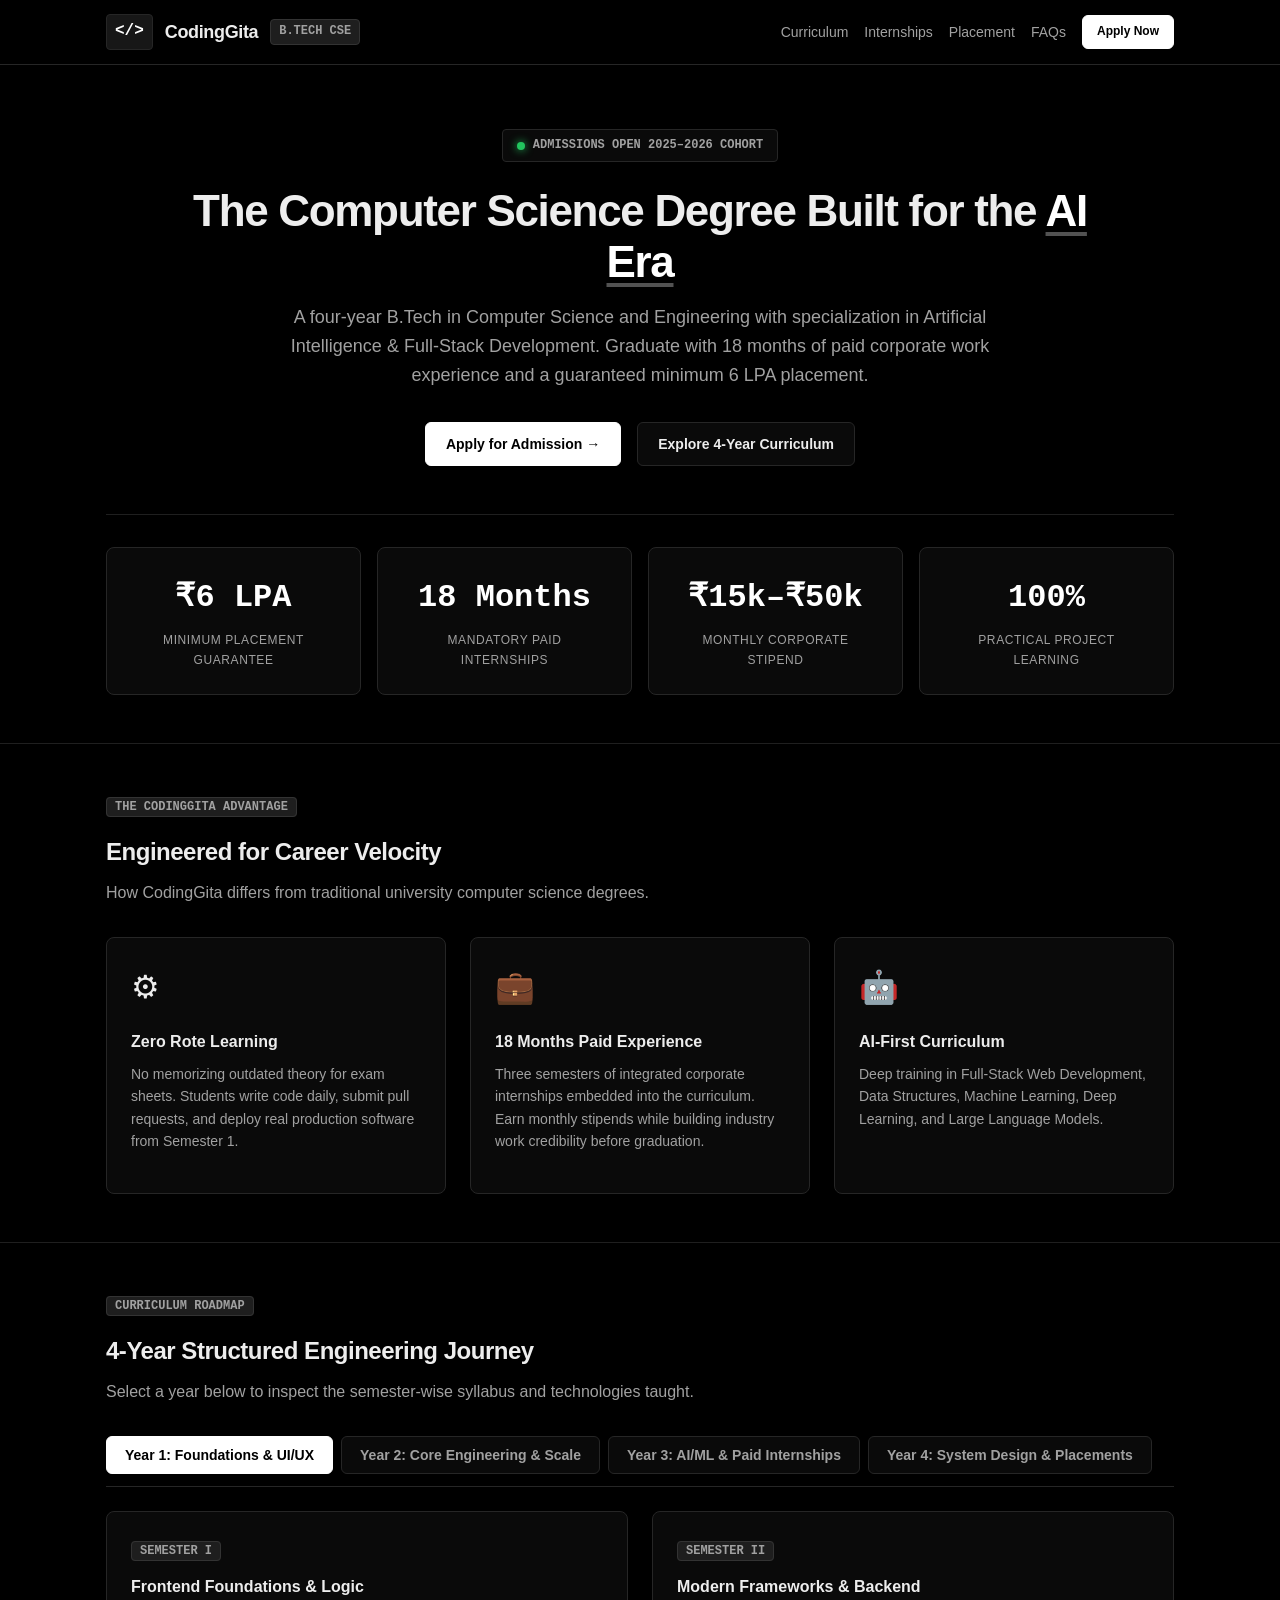
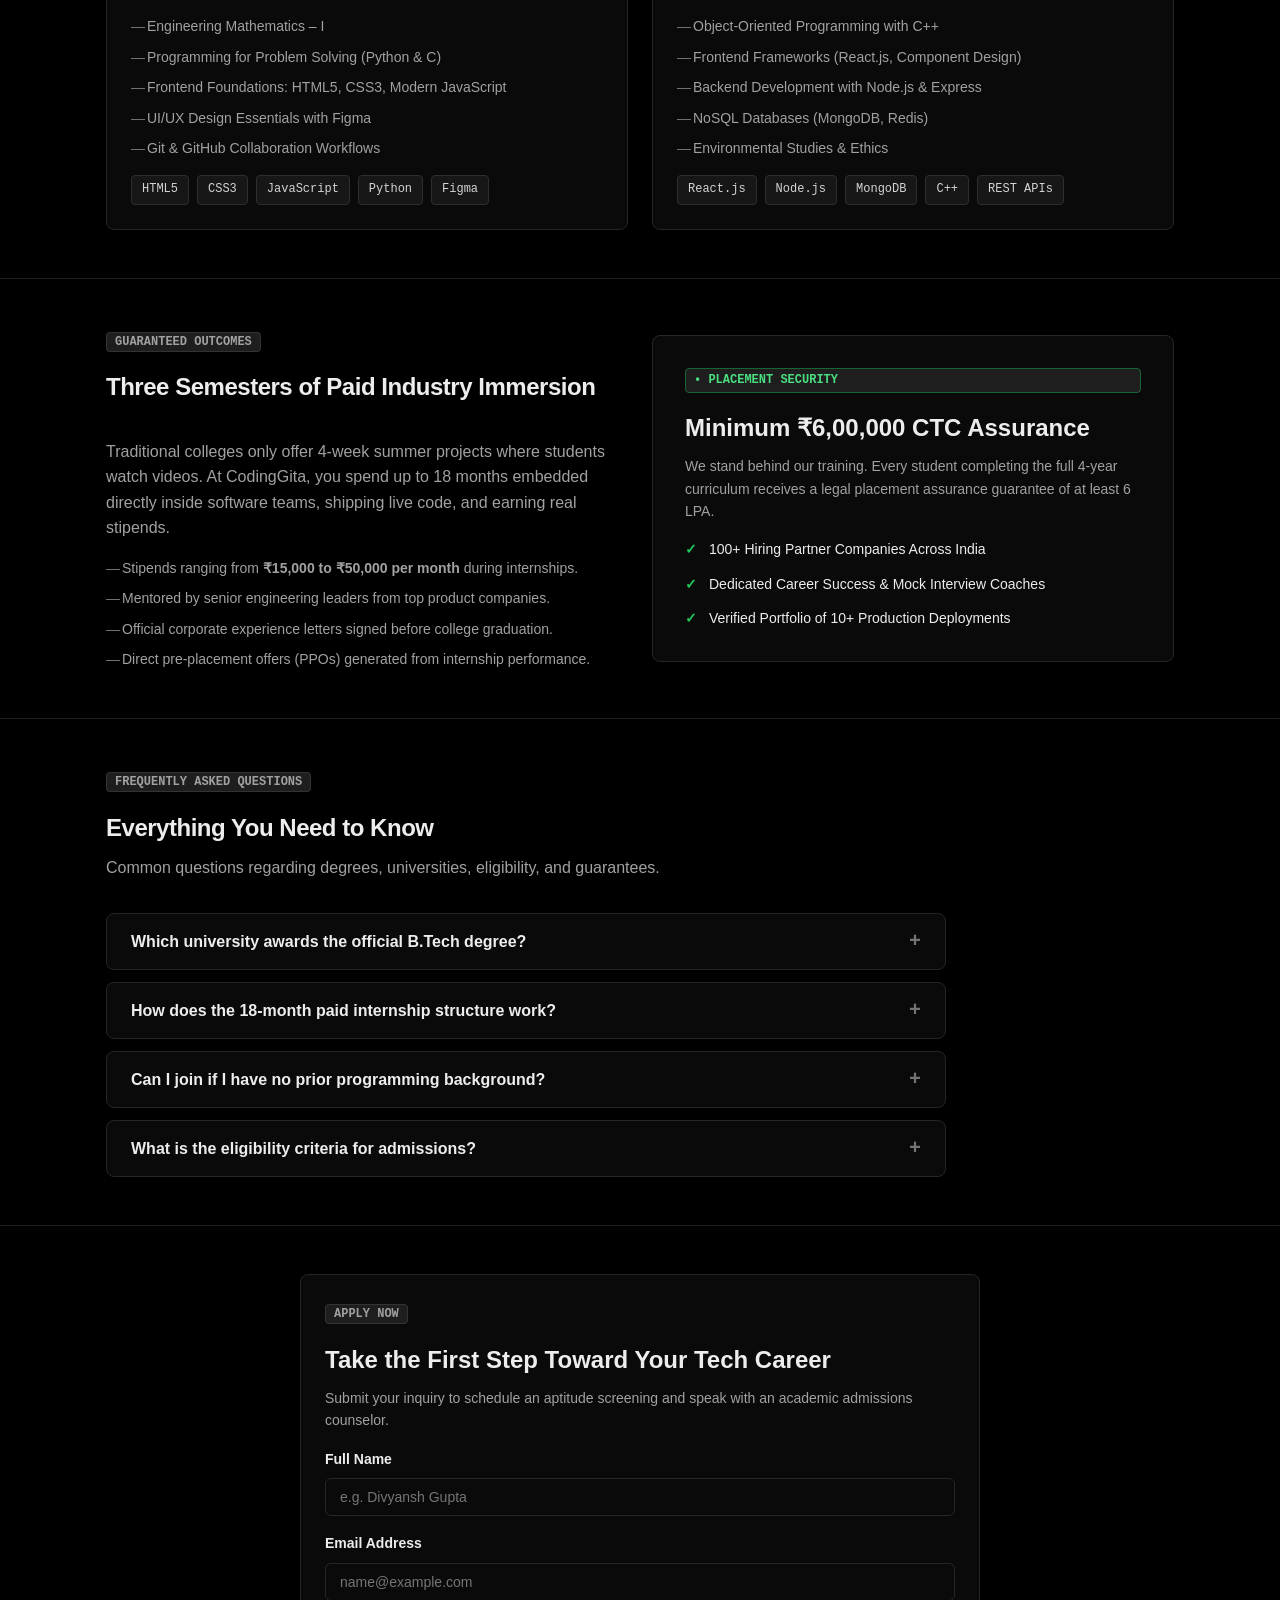
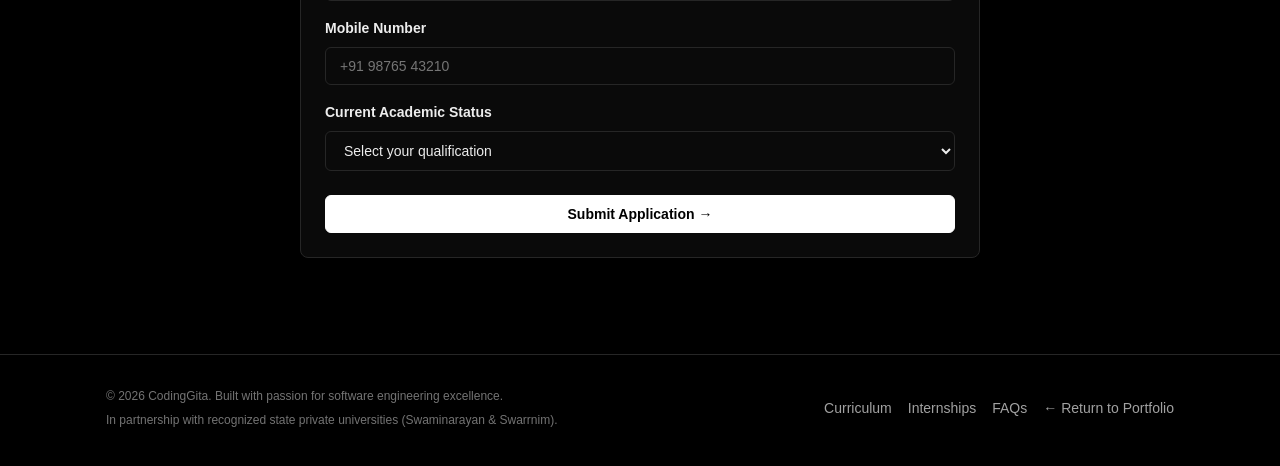
==== CodingGitaWebsite/index.html @ b581ec80 "feat(codinggita): implement CodingGita website clone (#7)" ====
<!DOCTYPE html>
<html lang="en">
<head>
  <meta charset="UTF-8">
  <meta name="viewport" content="width=device-width, initial-scale=1.0">
  <meta name="description" content="CodingGita - The Computer Science Degree for the AI Era. B.Tech in CSE with 18 Months Paid Internships and Guaranteed Minimum 6 LPA Placement.">
  <title>CodingGita | The Computer Science Degree for the AI Era</title>
  <link rel="stylesheet" href="../css/variables.css">
  <link rel="stylesheet" href="../css/styles.css">
  <link rel="stylesheet" href="styles.css">
</head>
<body>
  <!-- Header / Navigation -->
  <header class="site-header">
    <div class="container header-container">
      <a href="index.html" class="brand" aria-label="CodingGita Home">
        <span class="cg-logo-icon">&lt;/&gt;</span>
        <span class="brand-title">CodingGita</span>
        <span class="brand-badge">B.TECH CSE</span>
      </a>
      <nav class="nav cg-nav" aria-label="Main Navigation">
        <a href="#curriculum" class="nav-link">Curriculum</a>
        <a href="#internships" class="nav-link">Internships</a>
        <a href="#outcomes" class="nav-link">Placement</a>
        <a href="#faqs" class="nav-link">FAQs</a>
        <a href="#apply" class="btn btn-primary btn-sm open-modal-btn">Apply Now</a>
      </nav>
    </div>
  </header>

  <main class="main-content">
    <!-- Hero Section -->
    <section class="section cg-hero">
      <div class="container">
        <div class="cg-hero-badge">
          <span class="cg-pulse"></span> ADMISSIONS OPEN 2025&ndash;2026 COHORT
        </div>
        <h1 class="hero-title cg-hero-heading">
          The Computer Science Degree Built for the <span class="cg-text-gradient">AI Era</span>
        </h1>
        <p class="hero-description cg-hero-sub">
          A four-year B.Tech in Computer Science and Engineering with specialization in Artificial Intelligence & Full-Stack Development.
          Graduate with 18 months of paid corporate work experience and a guaranteed minimum 6 LPA placement.
        </p>

        <div class="hero-actions">
          <button class="btn btn-primary open-modal-btn">Apply for Admission &rarr;</button>
          <a href="#curriculum" class="btn btn-secondary">Explore 4-Year Curriculum</a>
        </div>

        <!-- Key Outcomes Strip -->
        <div class="cg-stats-strip">
          <div class="cg-stat-card">
            <div class="cg-stat-num">&#8377;6 LPA</div>
            <div class="cg-stat-label">Minimum Placement Guarantee</div>
          </div>
          <div class="cg-stat-card">
            <div class="cg-stat-num">18 Months</div>
            <div class="cg-stat-label">Mandatory Paid Internships</div>
          </div>
          <div class="cg-stat-card">
            <div class="cg-stat-num">&#8377;15k&ndash;&#8377;50k</div>
            <div class="cg-stat-label">Monthly Corporate Stipend</div>
          </div>
          <div class="cg-stat-card">
            <div class="cg-stat-num">100%</div>
            <div class="cg-stat-label">Practical Project Learning</div>
          </div>
        </div>
      </div>
    </section>

    <!-- Why CodingGita Section -->
    <section id="why" class="section section-border">
      <div class="container">
        <span class="brand-badge">THE CODINGGITA ADVANTAGE</span>
        <h2 class="section-title" style="margin-top: var(--space-4);">Engineered for Career Velocity</h2>
        <p class="section-subtitle">How CodingGita differs from traditional university computer science degrees.</p>

        <div class="grid grid-3">
          <div class="card cg-feature-card">
            <div class="cg-feature-icon">&#x2699;</div>
            <h3 class="card-title">Zero Rote Learning</h3>
            <p class="card-text">
              No memorizing outdated theory for exam sheets.
              Students write code daily, submit pull requests, and deploy real production software from Semester 1.
            </p>
          </div>

          <div class="card cg-feature-card">
            <div class="cg-feature-icon">&#x1F4BC;</div>
            <h3 class="card-title">18 Months Paid Experience</h3>
            <p class="card-text">
              Three semesters of integrated corporate internships embedded into the curriculum.
              Earn monthly stipends while building industry work credibility before graduation.
            </p>
          </div>

          <div class="card cg-feature-card">
            <div class="cg-feature-icon">&#x1F916;</div>
            <h3 class="card-title">AI-First Curriculum</h3>
            <p class="card-text">
              Deep training in Full-Stack Web Development, Data Structures, Machine Learning, Deep Learning, and Large Language Models.
            </p>
          </div>
        </div>
      </div>
    </section>

    <!-- Interactive 4-Year Curriculum Roadmap -->
    <section id="curriculum" class="section section-border">
      <div class="container">
        <span class="brand-badge">CURRICULUM ROADMAP</span>
        <h2 class="section-title" style="margin-top: var(--space-4);">4-Year Structured Engineering Journey</h2>
        <p class="section-subtitle">Select a year below to inspect the semester-wise syllabus and technologies taught.</p>

        <!-- Year Tabs -->
        <div class="cg-tabs-nav" role="tablist" aria-label="Curriculum Years">
          <button class="cg-tab-btn active" role="tab" aria-selected="true" data-target="year-1">Year 1: Foundations & UI/UX</button>
          <button class="cg-tab-btn" role="tab" aria-selected="false" data-target="year-2">Year 2: Core Engineering & Scale</button>
          <button class="cg-tab-btn" role="tab" aria-selected="false" data-target="year-3">Year 3: AI/ML & Paid Internships</button>
          <button class="cg-tab-btn" role="tab" aria-selected="false" data-target="year-4">Year 4: System Design & Placements</button>
        </div>

        <!-- Tab Content Containers -->
        <div class="cg-tabs-content">
          <!-- Year 1 Pane -->
          <div id="year-1" class="cg-tab-pane active" role="tabpanel">
            <div class="grid grid-2">
              <div class="card">
                <span class="brand-badge">SEMESTER I</span>
                <h3 class="card-title" style="margin-top: var(--space-3);">Frontend Foundations & Logic</h3>
                <ul class="cg-course-list">
                  <li>Engineering Mathematics &ndash; I</li>
                  <li>Programming for Problem Solving (Python & C)</li>
                  <li>Frontend Foundations: HTML5, CSS3, Modern JavaScript</li>
                  <li>UI/UX Design Essentials with Figma</li>
                  <li>Git & GitHub Collaboration Workflows</li>
                </ul>
                <div class="tag-group" style="margin-top: var(--space-4);">
                  <span class="tag">HTML5</span>
                  <span class="tag">CSS3</span>
                  <span class="tag">JavaScript</span>
                  <span class="tag">Python</span>
                  <span class="tag">Figma</span>
                </div>
              </div>

              <div class="card">
                <span class="brand-badge">SEMESTER II</span>
                <h3 class="card-title" style="margin-top: var(--space-3);">Modern Frameworks & Backend</h3>
                <ul class="cg-course-list">
                  <li>Object-Oriented Programming with C++</li>
                  <li>Frontend Frameworks (React.js, Component Design)</li>
                  <li>Backend Development with Node.js & Express</li>
                  <li>NoSQL Databases (MongoDB, Redis)</li>
                  <li>Environmental Studies & Ethics</li>
                </ul>
                <div class="tag-group" style="margin-top: var(--space-4);">
                  <span class="tag">React.js</span>
                  <span class="tag">Node.js</span>
                  <span class="tag">MongoDB</span>
                  <span class="tag">C++</span>
                  <span class="tag">REST APIs</span>
                </div>
              </div>
            </div>
          </div>

          <!-- Year 2 Pane -->
          <div id="year-2" class="cg-tab-pane" role="tabpanel" hidden>
            <div class="grid grid-2">
              <div class="card">
                <span class="brand-badge">SEMESTER III</span>
                <h3 class="card-title" style="margin-top: var(--space-3);">Data Structures & Persistence</h3>
                <ul class="cg-course-list">
                  <li>Data and File Structures using C/C++</li>
                  <li>Relational Database Management Systems (DBMS / SQL)</li>
                  <li>Advanced Full Stack Web Architectures</li>
                  <li>Basic Electronics & Hardware Interfaces</li>
                  <li>Aptitude, Analytical Thinking & Academic Writing</li>
                </ul>
                <div class="tag-group" style="margin-top: var(--space-4);">
                  <span class="tag">DSA in C++</span>
                  <span class="tag">PostgreSQL</span>
                  <span class="tag">Full Stack</span>
                  <span class="tag">Algorithms</span>
                </div>
              </div>

              <div class="card">
                <span class="brand-badge">SEMESTER IV</span>
                <h3 class="card-title" style="margin-top: var(--space-3);">Systems, Cloud & DevOps</h3>
                <ul class="cg-course-list">
                  <li>Design and Analysis of Algorithms (DAA)</li>
                  <li>Computer Organization & Architecture (COA)</li>
                  <li>DevOps Essentials (Docker, CI/CD, Linux Tooling)</li>
                  <li>Cloud Computing Basics (AWS / GCP Fundamentals)</li>
                  <li>Java and Advanced Java Enterprise Development</li>
                </ul>
                <div class="tag-group" style="margin-top: var(--space-4);">
                  <span class="tag">Docker</span>
                  <span class="tag">CI/CD</span>
                  <span class="tag">Java</span>
                  <span class="tag">Cloud Infrastructure</span>
                </div>
              </div>
            </div>
          </div>

          <!-- Year 3 Pane -->
          <div id="year-3" class="cg-tab-pane" role="tabpanel" hidden>
            <div class="grid grid-2">
              <div class="card">
                <span class="brand-badge">SEMESTER V</span>
                <h3 class="card-title" style="margin-top: var(--space-3);">Internship Integration I & AI Basics</h3>
                <ul class="cg-course-list">
                  <li><strong>Mandatory Corporate Paid Internship &ndash; I</strong></li>
                  <li>Artificial Intelligence Essentials & Heuristics</li>
                  <li>Python + Django Web Architecture</li>
                  <li>Operating Systems: Concurrency & Memory Management</li>
                  <li>Computer Networks & Protocol Stacks</li>
                </ul>
                <div class="tag-group" style="margin-top: var(--space-4);">
                  <span class="tag">Corporate Internship</span>
                  <span class="tag">AI Essentials</span>
                  <span class="tag">Django</span>
                  <span class="tag">OS / Networking</span>
                </div>
              </div>

              <div class="card">
                <span class="brand-badge">SEMESTER VI</span>
                <h3 class="card-title" style="margin-top: var(--space-3);">Internship Integration II & Deep Learning</h3>
                <ul class="cg-course-list">
                  <li><strong>Mandatory Corporate Paid Internship &ndash; II</strong></li>
                  <li>Machine Learning Algorithms & Scikit-Learn</li>
                  <li>Deep Learning, Neural Networks & PyTorch</li>
                  <li>Object-Oriented Analysis & Design with UML</li>
                  <li>Professional Workplace Ethics</li>
                </ul>
                <div class="tag-group" style="margin-top: var(--space-4);">
                  <span class="tag">Paid Internship</span>
                  <span class="tag">Machine Learning</span>
                  <span class="tag">PyTorch</span>
                  <span class="tag">Deep Learning</span>
                </div>
              </div>
            </div>
          </div>

          <!-- Year 4 Pane -->
          <div id="year-4" class="cg-tab-pane" role="tabpanel" hidden>
            <div class="grid grid-2">
              <div class="card">
                <span class="brand-badge">SEMESTER VII</span>
                <h3 class="card-title" style="margin-top: var(--space-3);">Advanced Specialization & Internship III</h3>
                <ul class="cg-course-list">
                  <li><strong>Corporate Paid Internship &ndash; III</strong></li>
                  <li>Natural Language Processing (NLP) & Transformer Models</li>
                  <li>Compiler Design & Language Engineering</li>
                  <li>Electives: Generative AI, Computer Vision, Agent Systems</li>
                  <li>Personal Finance & Taxation for Engineers</li>
                </ul>
                <div class="tag-group" style="margin-top: var(--space-4);">
                  <span class="tag">Internship III</span>
                  <span class="tag">Generative AI</span>
                  <span class="tag">NLP</span>
                  <span class="tag">LLMs</span>
                </div>
              </div>

              <div class="card">
                <span class="brand-badge">SEMESTER VIII</span>
                <h3 class="card-title" style="margin-top: var(--space-3);">System Design & Final Placement</h3>
                <ul class="cg-course-list">
                  <li>Software Architecture: High-Level Design (HLD)</li>
                  <li>Software Architecture: Low-Level Design (LLD)</li>
                  <li>Major Capstone Production Project</li>
                  <li>Full-Time Placement Conversion (Minimum 6 LPA)</li>
                </ul>
                <div class="tag-group" style="margin-top: var(--space-4);">
                  <span class="tag">HLD & LLD</span>
                  <span class="tag">System Design</span>
                  <span class="tag">Placement</span>
                </div>
              </div>
            </div>
          </div>
        </div>
      </div>
    </section>

    <!-- Placement & Internship Guarantee Details -->
    <section id="internships" class="section section-border">
      <div class="container">
        <div class="grid grid-2" style="align-items: center;">
          <div>
            <span class="brand-badge">GUARANTEED OUTCOMES</span>
            <h2 class="section-title" style="margin-top: var(--space-4);">Three Semesters of Paid Industry Immersion</h2>
            <p class="card-text" style="font-size: var(--font-size-base); margin-bottom: var(--space-4);">
              Traditional colleges only offer 4-week summer projects where students watch videos.
              At CodingGita, you spend up to 18 months embedded directly inside software teams, shipping live code, and earning real stipends.
            </p>
            <ul class="cg-course-list">
              <li>Stipends ranging from <strong>&#8377;15,000 to &#8377;50,000 per month</strong> during internships.</li>
              <li>Mentored by senior engineering leaders from top product companies.</li>
              <li>Official corporate experience letters signed before college graduation.</li>
              <li>Direct pre-placement offers (PPOs) generated from internship performance.</li>
            </ul>
          </div>
          <div class="card" style="padding: var(--space-8);">
            <div class="brand-badge" style="color: #4ade80; border-color: #166534;">&bull; PLACEMENT SECURITY</div>
            <h3 class="card-title" style="font-size: var(--font-size-xl); margin-top: var(--space-4);">
              Minimum &#8377;6,00,000 CTC Assurance
            </h3>
            <p class="card-text">
              We stand behind our training. Every student completing the full 4-year curriculum receives a legal placement assurance guarantee of at least 6 LPA.
            </p>
            <div class="cg-guarantee-box">
              <span class="cg-check-icon">&check;</span> 100+ Hiring Partner Companies Across India
            </div>
            <div class="cg-guarantee-box">
              <span class="cg-check-icon">&check;</span> Dedicated Career Success & Mock Interview Coaches
            </div>
            <div class="cg-guarantee-box">
              <span class="cg-check-icon">&check;</span> Verified Portfolio of 10+ Production Deployments
            </div>
          </div>
        </div>
      </div>
    </section>

    <!-- Interactive FAQ Accordion -->
    <section id="faqs" class="section section-border">
      <div class="container">
        <span class="brand-badge">FREQUENTLY ASKED QUESTIONS</span>
        <h2 class="section-title" style="margin-top: var(--space-4);">Everything You Need to Know</h2>
        <p class="section-subtitle">Common questions regarding degrees, universities, eligibility, and guarantees.</p>

        <div class="cg-faq-container">
          <!-- FAQ 1 -->
          <div class="cg-faq-item">
            <button class="cg-faq-question" aria-expanded="false">
              <span>Which university awards the official B.Tech degree?</span>
              <span class="cg-faq-icon">+</span>
            </button>
            <div class="cg-faq-answer" hidden>
              <p>
                The B.Tech degree is awarded by recognized university partners (such as Swaminarayan University and Swarrnim Startup & Innovation University), recognized by the University Grants Commission (UGC) and approved by AICTE. CodingGita delivers the industry curriculum, project mentors, and internship programs.
              </p>
            </div>
          </div>

          <!-- FAQ 2 -->
          <div class="cg-faq-item">
            <button class="cg-faq-question" aria-expanded="false">
              <span>How does the 18-month paid internship structure work?</span>
              <span class="cg-faq-icon">+</span>
            </button>
            <div class="cg-faq-answer" hidden>
              <p>
                Starting from Year 3 (Semester 5), students are placed in verified tech startups and IT companies. You work on actual software engineering projects for up to 3 semesters and earn stipends between &#8377;15,000 to &#8377;50,000 monthly.
              </p>
            </div>
          </div>

          <!-- FAQ 3 -->
          <div class="cg-faq-item">
            <button class="cg-faq-question" aria-expanded="false">
              <span>Can I join if I have no prior programming background?</span>
              <span class="cg-faq-icon">+</span>
            </button>
            <div class="cg-faq-answer" hidden>
              <p>
                Yes. Year 1 begins from the absolute fundamentals of computational thinking, problem-solving, HTML, CSS, JavaScript, and C++. What matters most is logical curiosity, consistency, and a passion for technology.
              </p>
            </div>
          </div>

          <!-- FAQ 4 -->
          <div class="cg-faq-item">
            <button class="cg-faq-question" aria-expanded="false">
              <span>What is the eligibility criteria for admissions?</span>
              <span class="cg-faq-icon">+</span>
            </button>
            <div class="cg-faq-answer" hidden>
              <p>
                Candidates must have passed 12th standard (Science stream with Physics and Mathematics) or an equivalent recognized Diploma in Engineering. Admission is based on an aptitude test and a technical interview round.
              </p>
            </div>
          </div>
        </div>
      </div>
    </section>

    <!-- Admission Application Section -->
    <section id="apply" class="section section-border">
      <div class="container">
        <div class="card form-card cg-apply-card">
          <span class="brand-badge">APPLY NOW</span>
          <h2 class="card-title" style="font-size: var(--font-size-xl); margin-top: var(--space-4);">
            Take the First Step Toward Your Tech Career
          </h2>
          <p class="card-text">
            Submit your inquiry to schedule an aptitude screening and speak with an academic admissions counselor.
          </p>

          <form id="cg-admission-form" class="cg-form">
            <div class="form-group">
              <label for="student-name" class="form-label">Full Name</label>
              <input type="text" id="student-name" name="name" class="form-input" placeholder="e.g. Divyansh Gupta" required>
            </div>

            <div class="form-group">
              <label for="student-email" class="form-label">Email Address</label>
              <input type="email" id="student-email" name="email" class="form-input" placeholder="name@example.com" required>
            </div>

            <div class="form-group">
              <label for="student-phone" class="form-label">Mobile Number</label>
              <input type="tel" id="student-phone" name="phone" class="form-input" placeholder="+91 98765 43210" required>
            </div>

            <div class="form-group">
              <label for="student-status" class="form-label">Current Academic Status</label>
              <select id="student-status" name="status" class="form-input" required>
                <option value="">Select your qualification</option>
                <option value="12th-appearing">12th Standard (Appearing)</option>
                <option value="12th-passed">12th Standard (Passed)</option>
                <option value="diploma">Diploma in Engineering</option>
                <option value="other">Other</option>
              </select>
            </div>

            <div style="margin-top: var(--space-6);">
              <button type="submit" class="btn btn-primary" style="width: 100%;">Submit Application &rarr;</button>
            </div>

            <div id="form-feedback" class="cg-form-feedback" hidden>
              &check; Thank you! Your application has been recorded. Our admissions team will contact you within 24 hours.
            </div>
          </form>
        </div>
      </div>
    </section>
  </main>

  <!-- Footer -->
  <footer class="site-footer">
    <div class="container footer-container" style="flex-wrap: wrap; gap: var(--space-4);">
      <div>
        <p class="footer-text">&copy; 2026 CodingGita. Built with passion for software engineering excellence.</p>
        <p class="footer-text" style="margin-top: 4px;">In partnership with recognized state private universities (Swaminarayan & Swarrnim).</p>
      </div>
      <nav class="nav" aria-label="Footer Links">
        <a href="#curriculum" class="nav-link">Curriculum</a>
        <a href="#internships" class="nav-link">Internships</a>
        <a href="#faqs" class="nav-link">FAQs</a>
        <a href="../index.html" class="nav-link">&larr; Return to Portfolio</a>
      </nav>
    </div>
  </footer>

  <script src="app.js"></script>
</body>
</html>
---- css/variables.css ----
:root {
  /* Color Palette (Vercel-inspired monochrome) */
  --color-bg: #000000;
  --color-surface: #0a0a0a;
  --color-surface-hover: #171717;
  --color-border: #262626;
  --color-border-subtle: #1f1f1f;
  
  --color-text-primary: #ededed;
  --color-text-secondary: #a1a1a1;
  --color-text-muted: #737373;

  --color-accent: #ffffff;
  --color-accent-inverse: #000000;
  --color-badge-bg: #1e1e1e;
  --color-badge-border: #333333;

  /* Form & Interactive Tokens */
  --color-input-bg: #0a0a0a;
  --color-input-border: #262626;
  --color-input-focus: #ffffff;
  --color-tag-bg: #171717;
  --color-tag-border: #2e2e2e;
  --color-tag-text: #d4d4d4;

  /* Typography */
  --font-family-sans: -apple-system, BlinkMacSystemFont, "Segoe UI", Roboto, "Helvetica Neue", Arial, sans-serif;
  --font-family-mono: ui-monospace, SFMono-Regular, Menlo, Monaco, Consolas, monospace;

  --font-size-xs: 0.75rem;
  --font-size-sm: 0.875rem;
  --font-size-base: 1rem;
  --font-size-lg: 1.125rem;
  --font-size-xl: 1.5rem;
  --font-size-2xl: 2rem;
  --font-size-3xl: 2.75rem;

  /* Spacing Scale (4px / 8px modular) */
  --space-1: 0.25rem; /* 4px */
  --space-2: 0.5rem;  /* 8px */
  --space-3: 0.75rem; /* 12px */
  --space-4: 1rem;    /* 16px */
  --space-6: 1.5rem;  /* 24px */
  --space-8: 2rem;    /* 32px */
  --space-12: 3rem;   /* 48px */
  --space-16: 4rem;   /* 64px */

  /* Layout */
  --max-width-content: 1100px;
  --radius-sm: 4px;
  --radius-md: 6px;
  --radius-lg: 8px;
  --transition-fast: 0.15s ease;
}
---- css/styles.css ----
/* Modern CSS Reset */
*, *::before, *::after {
  box-sizing: border-box;
  margin: 0;
  padding: 0;
}

body {
  background-color: var(--color-bg);
  color: var(--color-text-primary);
  font-family: var(--font-family-sans);
  font-size: var(--font-size-base);
  line-height: 1.6;
  -webkit-font-smoothing: antialiased;
}

/* Container */
.container {
  width: 100%;
  max-width: var(--max-width-content);
  margin-left: auto;
  margin-right: auto;
  padding-left: var(--space-4);
  padding-right: var(--space-4);
}

/* Header */
.site-header {
  border-bottom: 1px solid var(--color-border);
  background-color: var(--color-bg);
  position: sticky;
  top: 0;
  z-index: 100;
  backdrop-filter: blur(8px);
}

.header-container {
  display: flex;
  align-items: center;
  justify-content: space-between;
  height: 64px;
}

.brand {
  display: flex;
  align-items: center;
  gap: var(--space-3);
  text-decoration: none;
  color: var(--color-text-primary);
}

.brand-badge {
  font-size: var(--font-size-xs);
  font-family: var(--font-family-mono);
  background-color: var(--color-badge-bg);
  border: 1px solid var(--color-badge-border);
  color: var(--color-text-secondary);
  padding: 2px 8px;
  border-radius: var(--radius-sm);
  font-weight: 600;
}

.brand-title {
  font-size: var(--font-size-lg);
  font-weight: 700;
  letter-spacing: -0.02em;
}

.nav {
  display: flex;
  gap: var(--space-4);
}

.nav-link {
  color: var(--color-text-secondary);
  text-decoration: none;
  font-size: var(--font-size-sm);
  transition: color var(--transition-fast);
}

.nav-link:hover, .nav-link:focus-visible {
  color: var(--color-accent);
}

.nav-link.active {
  color: var(--color-accent);
  font-weight: 600;
}

/* Sections */
.section {
  padding-top: var(--space-12);
  padding-bottom: var(--space-12);
}

.section-border {
  border-top: 1px solid var(--color-border-subtle);
}

.hero {
  padding-top: var(--space-16);
  padding-bottom: var(--space-16);
  text-align: center;
}

.hero-title {
  font-size: var(--font-size-3xl);
  font-weight: 800;
  letter-spacing: -0.03em;
  margin-bottom: var(--space-4);
  line-height: 1.2;
}

.hero-description {
  font-size: var(--font-size-lg);
  color: var(--color-text-secondary);
  max-width: 680px;
  margin-left: auto;
  margin-right: auto;
  margin-bottom: var(--space-8);
}

.hero-actions {
  display: flex;
  justify-content: center;
  gap: var(--space-4);
  flex-wrap: wrap;
}

/* Buttons */
.btn {
  display: inline-flex;
  align-items: center;
  justify-content: center;
  font-size: var(--font-size-sm);
  font-weight: 600;
  padding: 10px 20px;
  border-radius: var(--radius-md);
  text-decoration: none;
  cursor: pointer;
  border: 1px solid transparent;
  transition: background-color var(--transition-fast), border-color var(--transition-fast);
}

.btn-primary {
  background-color: var(--color-accent);
  color: var(--color-accent-inverse);
  border-color: var(--color-accent);
}

.btn-primary:hover, .btn-primary:focus-visible {
  background-color: #d4d4d4;
  border-color: #d4d4d4;
}

.btn-secondary {
  background-color: var(--color-surface);
  color: var(--color-text-primary);
  border-color: var(--color-border);
}

.btn-secondary:hover, .btn-secondary:focus-visible {
  background-color: var(--color-surface-hover);
  border-color: var(--color-text-secondary);
}

/* Grids and Cards */
.section-title {
  font-size: var(--font-size-xl);
  font-weight: 700;
  letter-spacing: -0.02em;
  margin-bottom: var(--space-8);
}

.section-subtitle {
  font-size: var(--font-size-base);
  color: var(--color-text-secondary);
  margin-top: calc(-1 * var(--space-6));
  margin-bottom: var(--space-8);
}

.grid {
  display: grid;
  gap: var(--space-6);
}

.grid-2 {
  grid-template-columns: repeat(auto-fit, minmax(280px, 1fr));
}

.grid-3 {
  grid-template-columns: repeat(auto-fit, minmax(280px, 1fr));
}

.card {
  background-color: var(--color-surface);
  border: 1px solid var(--color-border);
  border-radius: var(--radius-lg);
  padding: var(--space-6);
  transition: border-color var(--transition-fast);
}

.card:hover {
  border-color: var(--color-text-secondary);
}

.card--interactive {
  display: flex;
  flex-direction: column;
  justify-content: space-between;
}

.card-title {
  font-size: var(--font-size-base);
  font-weight: 600;
  margin-bottom: var(--space-2);
}

.card-text {
  color: var(--color-text-secondary);
  font-size: var(--font-size-sm);
  margin-bottom: var(--space-4);
}

.card-footer {
  margin-top: auto;
  padding-top: var(--space-4);
  border-top: 1px solid var(--color-border-subtle);
  display: flex;
  align-items: center;
  justify-content: space-between;
}

.card-link {
  color: var(--color-accent);
  text-decoration: none;
  font-size: var(--font-size-sm);
  font-weight: 500;
}

.card-link:hover, .card-link:focus-visible {
  text-decoration: underline;
}

/* Badges and Tags */
.tag-group {
  display: flex;
  flex-wrap: wrap;
  gap: var(--space-2);
}

.tag {
  font-size: var(--font-size-xs);
  font-family: var(--font-family-mono);
  background-color: var(--color-tag-bg);
  border: 1px solid var(--color-tag-border);
  color: var(--color-tag-text);
  padding: 4px 10px;
  border-radius: var(--radius-sm);
  display: inline-flex;
  align-items: center;
}

.code-inline {
  font-family: var(--font-family-mono);
  font-size: 0.9em;
  background-color: var(--color-surface-hover);
  padding: 2px 6px;
  border-radius: var(--radius-sm);
  border: 1px solid var(--color-border);
}

/* Form Controls */
.form-card {
  max-width: 640px;
  margin-left: auto;
  margin-right: auto;
}

.form-group {
  margin-bottom: var(--space-4);
  display: flex;
  flex-direction: column;
  gap: var(--space-2);
}

.form-label {
  font-size: var(--font-size-sm);
  font-weight: 600;
  color: var(--color-text-primary);
}

.form-input, .form-textarea {
  width: 100%;
  background-color: var(--color-input-bg);
  border: 1px solid var(--color-input-border);
  border-radius: var(--radius-md);
  color: var(--color-text-primary);
  font-family: inherit;
  font-size: var(--font-size-sm);
  padding: 10px 14px;
  transition: border-color var(--transition-fast), box-shadow var(--transition-fast);
}

.form-input:focus-visible, .form-textarea:focus-visible {
  outline: none;
  border-color: var(--color-input-focus);
  box-shadow: 0 0 0 1px var(--color-input-focus);
}

.form-textarea {
  min-height: 120px;
  resize: vertical;
}

.form-hint {
  font-size: var(--font-size-xs);
  color: var(--color-text-muted);
}

/* Timeline Components */
.timeline {
  display: flex;
  flex-direction: column;
  gap: var(--space-6);
  border-left: 1px solid var(--color-border);
  padding-left: var(--space-6);
  margin-left: var(--space-2);
}

.timeline-item {
  position: relative;
}

.timeline-item::before {
  content: "";
  position: absolute;
  left: calc(-1 * var(--space-6) - 5px);
  top: 6px;
  width: 9px;
  height: 9px;
  border-radius: 50%;
  background-color: var(--color-accent);
}

.timeline-date {
  font-size: var(--font-size-xs);
  font-family: var(--font-family-mono);
  color: var(--color-text-muted);
  margin-bottom: var(--space-1);
}

.timeline-title {
  font-size: var(--font-size-base);
  font-weight: 600;
  color: var(--color-text-primary);
}

.timeline-subtitle {
  font-size: var(--font-size-sm);
  color: var(--color-text-secondary);
  margin-bottom: var(--space-2);
}

/* Footer */
.site-footer {
  border-top: 1px solid var(--color-border);
  padding-top: var(--space-8);
  padding-bottom: var(--space-8);
  margin-top: var(--space-12);
}

.footer-container {
  display: flex;
  justify-content: space-between;
  align-items: center;
}

.footer-text {
  font-size: var(--font-size-xs);
  color: var(--color-text-muted);
}
---- CodingGitaWebsite/styles.css ----
/* CodingGita Website Clone Stylesheet */

/* Branding Accent */
.cg-logo-icon {
  font-family: var(--font-family-mono);
  font-weight: 800;
  color: var(--color-accent);
  background: var(--color-surface-hover);
  padding: 4px 8px;
  border-radius: var(--radius-sm);
  border: 1px solid var(--color-border);
}

.cg-nav {
  align-items: center;
}

.btn-sm {
  padding: 6px 14px;
  font-size: var(--font-size-xs);
}

/* Hero Section */
.cg-hero {
  padding-top: var(--space-16);
  padding-bottom: var(--space-12);
  text-align: center;
}

.cg-hero-badge {
  display: inline-flex;
  align-items: center;
  gap: var(--space-2);
  font-size: var(--font-size-xs);
  font-family: var(--font-family-mono);
  background-color: var(--color-surface);
  border: 1px solid var(--color-border);
  color: var(--color-text-secondary);
  padding: 6px 14px;
  border-radius: var(--radius-sm);
  margin-bottom: var(--space-6);
  font-weight: 600;
}

.cg-pulse {
  display: inline-block;
  width: 8px;
  height: 8px;
  border-radius: 50%;
  background-color: #22c55e;
  box-shadow: 0 0 8px #22c55e;
}

.cg-hero-heading {
  font-size: var(--font-size-3xl);
  font-weight: 800;
  letter-spacing: -0.03em;
  line-height: 1.15;
  max-width: 900px;
  margin-left: auto;
  margin-right: auto;
  margin-bottom: var(--space-4);
}

.cg-text-gradient {
  color: #ffffff;
  text-decoration: underline;
  text-decoration-color: #525252;
  text-underline-offset: 6px;
}

.cg-hero-sub {
  font-size: var(--font-size-lg);
  color: var(--color-text-secondary);
  max-width: 760px;
  margin-left: auto;
  margin-right: auto;
  margin-bottom: var(--space-8);
  line-height: 1.6;
}

/* Stats Highlights Strip */
.cg-stats-strip {
  display: grid;
  grid-template-columns: repeat(auto-fit, minmax(220px, 1fr));
  gap: var(--space-4);
  margin-top: var(--space-12);
  padding-top: var(--space-8);
  border-top: 1px solid var(--color-border-subtle);
}

.cg-stat-card {
  background-color: var(--color-surface);
  border: 1px solid var(--color-border);
  border-radius: var(--radius-lg);
  padding: var(--space-6);
  text-align: center;
  transition: border-color var(--transition-fast);
}

.cg-stat-card:hover {
  border-color: var(--color-text-secondary);
}

.cg-stat-num {
  font-family: var(--font-family-mono);
  font-size: var(--font-size-2xl);
  font-weight: 800;
  color: var(--color-accent);
  margin-bottom: var(--space-2);
}

.cg-stat-label {
  font-size: var(--font-size-xs);
  color: var(--color-text-secondary);
  text-transform: uppercase;
  letter-spacing: 0.05em;
}

/* Feature Cards */
.cg-feature-card {
  position: relative;
  transition: transform var(--transition-fast), border-color var(--transition-fast);
}

.cg-feature-card:hover {
  transform: translateY(-2px);
  border-color: var(--color-text-secondary);
}

.cg-feature-icon {
  font-size: 2rem;
  margin-bottom: var(--space-4);
}

/* Curriculum Tabs */
.cg-tabs-nav {
  display: flex;
  flex-wrap: wrap;
  gap: var(--space-2);
  margin-bottom: var(--space-6);
  border-bottom: 1px solid var(--color-border);
  padding-bottom: var(--space-3);
}

.cg-tab-btn {
  background-color: var(--color-surface);
  border: 1px solid var(--color-border);
  color: var(--color-text-secondary);
  font-family: var(--font-family-sans);
  font-size: var(--font-size-sm);
  font-weight: 600;
  padding: 10px 18px;
  border-radius: var(--radius-md);
  cursor: pointer;
  transition: background-color var(--transition-fast), color var(--transition-fast), border-color var(--transition-fast);
}

.cg-tab-btn:hover {
  color: var(--color-accent);
  background-color: var(--color-surface-hover);
}

.cg-tab-btn.active {
  background-color: var(--color-accent);
  color: var(--color-accent-inverse);
  border-color: var(--color-accent);
}

.cg-tab-btn:focus-visible {
  outline: 2px solid var(--color-accent);
  outline-offset: 2px;
}

.cg-course-list {
  list-style-type: none;
  margin-top: var(--space-4);
  padding: 0;
  display: flex;
  flex-direction: column;
  gap: var(--space-2);
}

.cg-course-list li {
  position: relative;
  padding-left: var(--space-4);
  color: var(--color-text-secondary);
  font-size: var(--font-size-sm);
}

.cg-course-list li::before {
  content: "—";
  position: absolute;
  left: 0;
  color: var(--color-text-muted);
}

/* Guarantee Boxes */
.cg-guarantee-box {
  display: flex;
  align-items: center;
  gap: var(--space-3);
  font-size: var(--font-size-sm);
  color: var(--color-text-primary);
  margin-top: var(--space-3);
}

.cg-check-icon {
  color: #22c55e;
  font-weight: bold;
}

/* FAQ Accordion */
.cg-faq-container {
  max-width: 840px;
  margin-top: var(--space-6);
  display: flex;
  flex-direction: column;
  gap: var(--space-3);
}

.cg-faq-item {
  background-color: var(--color-surface);
  border: 1px solid var(--color-border);
  border-radius: var(--radius-lg);
  overflow: hidden;
  transition: border-color var(--transition-fast);
}

.cg-faq-item:hover {
  border-color: var(--color-text-secondary);
}

.cg-faq-question {
  width: 100%;
  text-align: left;
  background: none;
  border: none;
  color: var(--color-text-primary);
  font-family: inherit;
  font-size: var(--font-size-base);
  font-weight: 600;
  padding: var(--space-4) var(--space-6);
  display: flex;
  justify-content: space-between;
  align-items: center;
  cursor: pointer;
}

.cg-faq-question:focus-visible {
  outline: 2px solid var(--color-accent);
}

.cg-faq-icon {
  font-size: 1.25rem;
  font-family: var(--font-family-mono);
  color: var(--color-text-muted);
  transition: transform var(--transition-fast);
}

.cg-faq-item.active .cg-faq-icon {
  transform: rotate(45deg);
}

.cg-faq-answer {
  padding: 0 var(--space-6) var(--space-6) var(--space-6);
  color: var(--color-text-secondary);
  font-size: var(--font-size-sm);
  line-height: 1.6;
}

/* Application Form */
.cg-apply-card {
  max-width: 680px;
  margin-left: auto;
  margin-right: auto;
}

.cg-form-feedback {
  margin-top: var(--space-4);
  background-color: #064e3b;
  border: 1px solid #059669;
  color: #ecfdf5;
  padding: 12px 16px;
  border-radius: var(--radius-md);
  font-size: var(--font-size-sm);
}
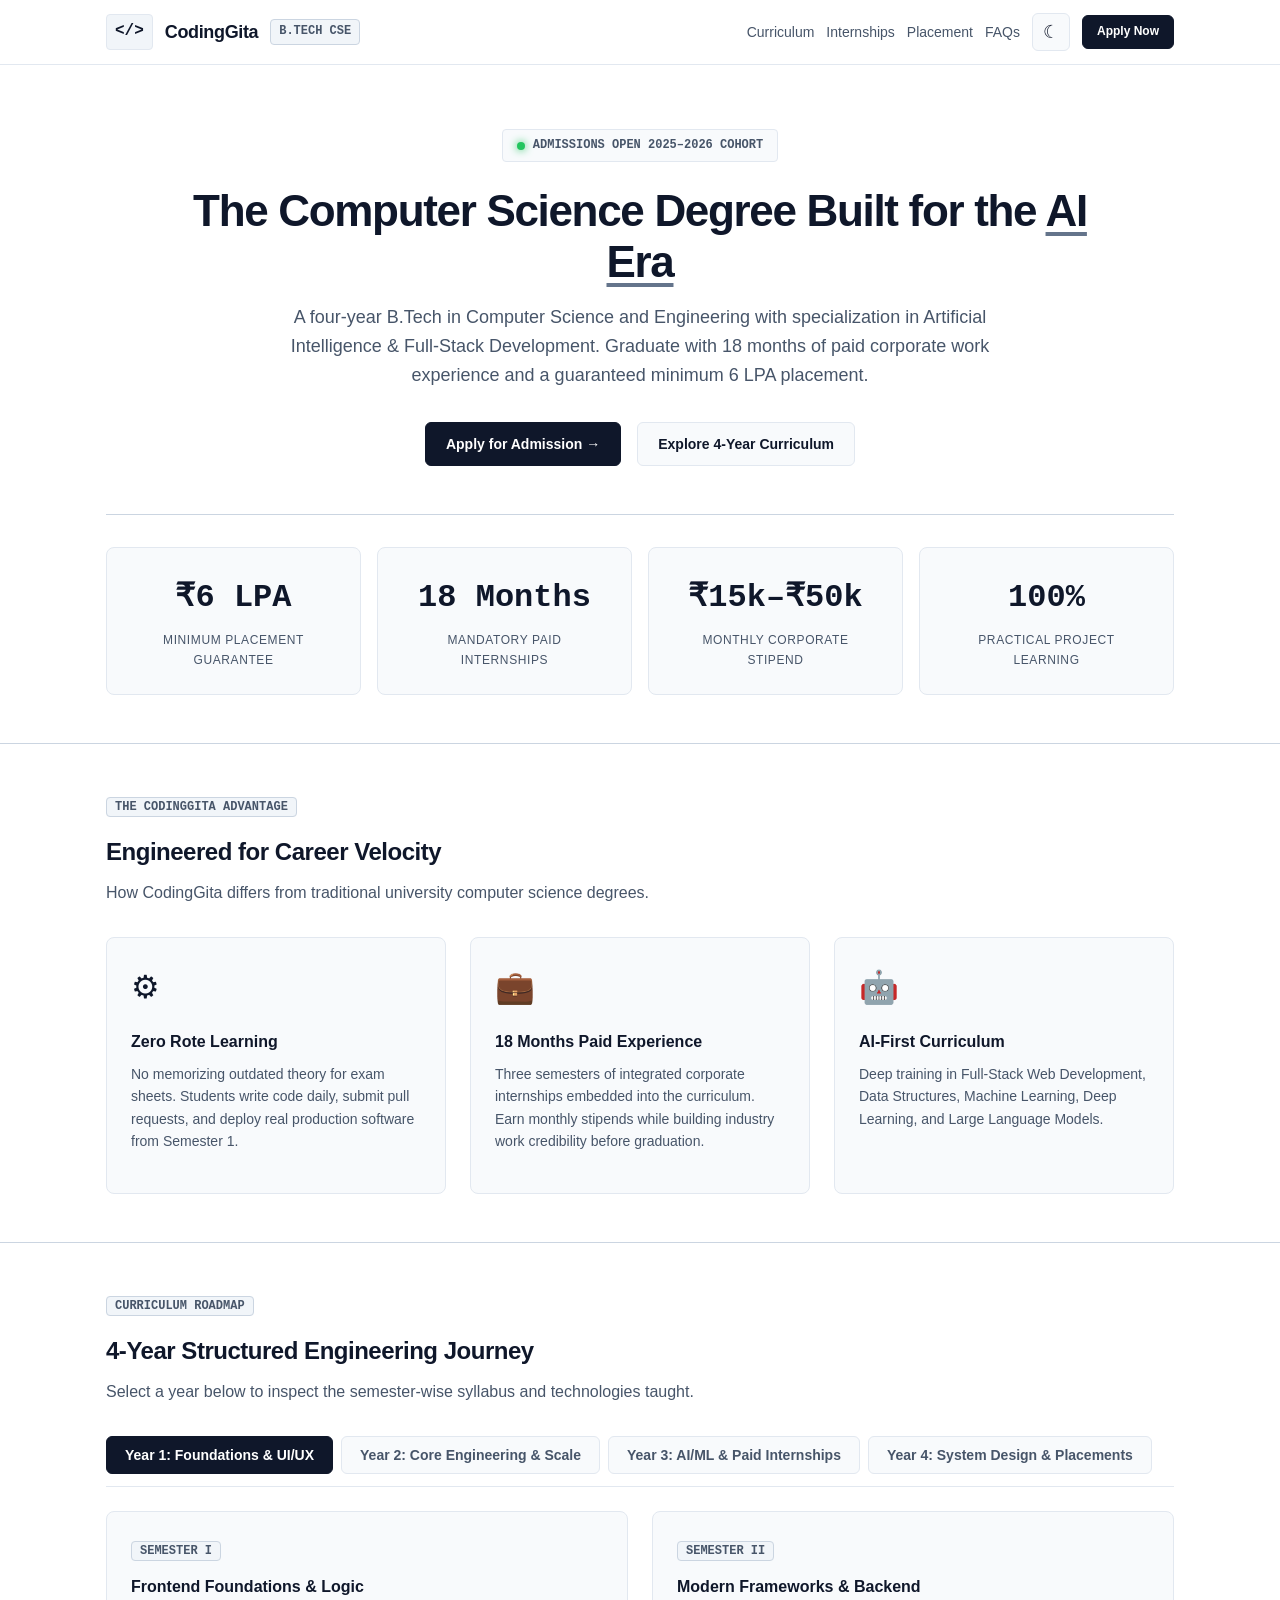
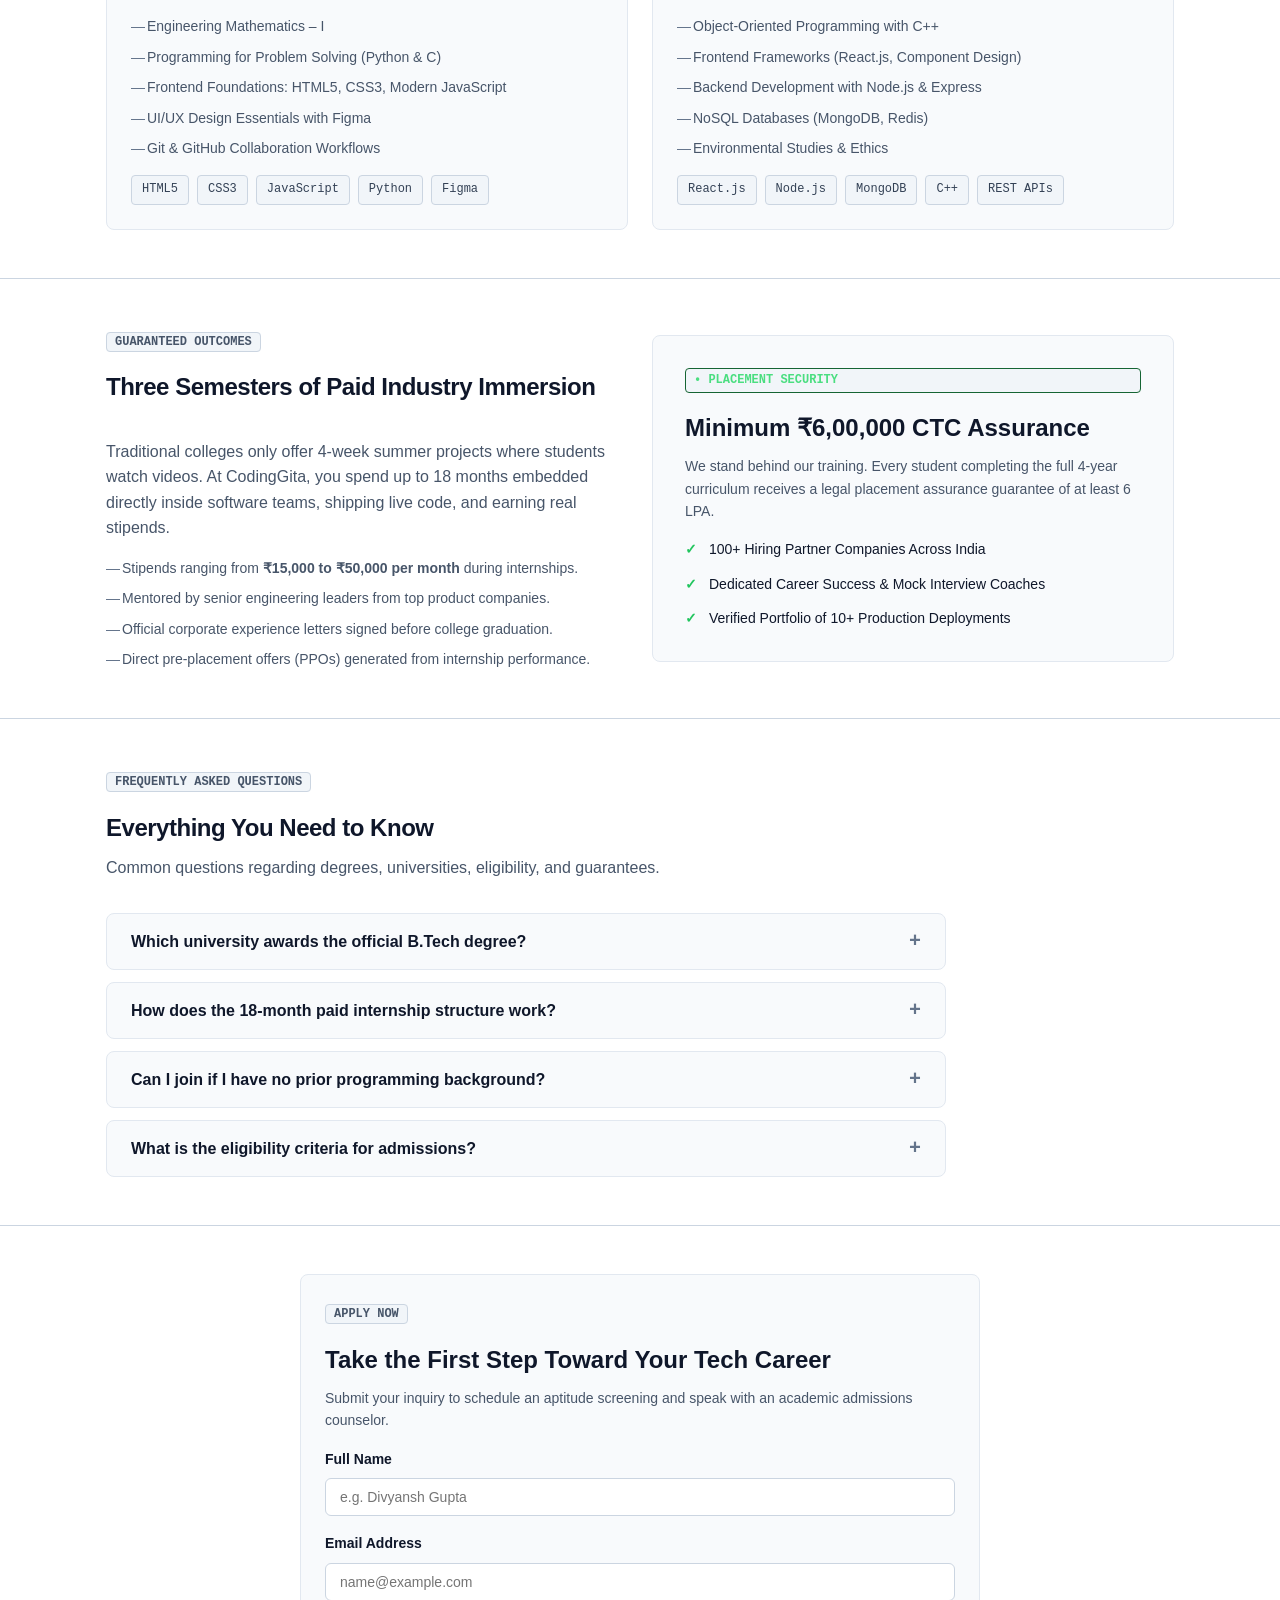
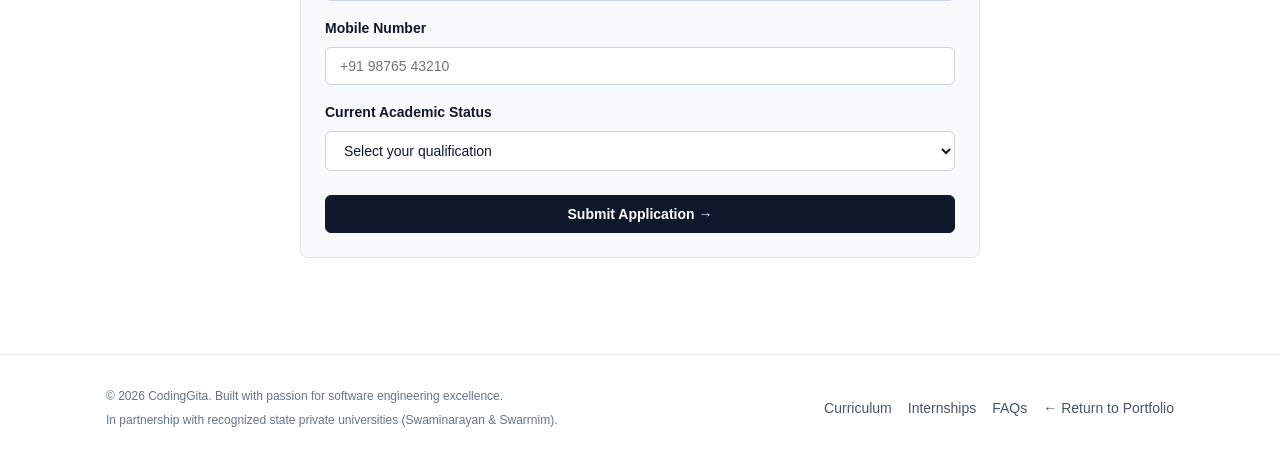
==== commit 08211b00: "feat(theme): implement dark and light mode toggle engine for CodingGita (#8)" ====
--- a/CodingGitaWebsite/index.html
+++ b/CodingGitaWebsite/index.html
@@ -23,6 +23,9 @@
         <a href="#internships" class="nav-link">Internships</a>
         <a href="#outcomes" class="nav-link">Placement</a>
         <a href="#faqs" class="nav-link">FAQs</a>
+        <button id="theme-toggle" class="cg-theme-btn" aria-label="Toggle between dark and light mode" title="Switch Theme">
+          <span id="theme-icon" aria-hidden="true">&#9728;</span>
+        </button>
         <a href="#apply" class="btn btn-primary btn-sm open-modal-btn">Apply Now</a>
       </nav>
     </div>
--- a/CodingGitaWebsite/styles.css
+++ b/CodingGitaWebsite/styles.css
@@ -1,4 +1,51 @@
 /* CodingGita Website Clone Stylesheet */
+
+/* Dual-Theme Token Variables */
+:root, [data-theme="dark"] {
+  --color-bg: #000000;
+  --color-surface: #0a0a0a;
+  --color-surface-hover: #171717;
+  --color-border: #262626;
+  --color-border-subtle: #1f1f1f;
+  --color-text-primary: #ededed;
+  --color-text-secondary: #a1a1a1;
+  --color-text-muted: #737373;
+  --color-accent: #ffffff;
+  --color-accent-inverse: #000000;
+  --color-badge-bg: #1e1e1e;
+  --color-badge-border: #333333;
+  --color-input-bg: #0a0a0a;
+  --color-input-border: #262626;
+  --color-input-focus: #ffffff;
+  --color-tag-bg: #171717;
+  --color-tag-border: #2e2e2e;
+  --color-tag-text: #d4d4d4;
+}
+
+[data-theme="light"] {
+  --color-bg: #ffffff;
+  --color-surface: #f8fafc;
+  --color-surface-hover: #f1f5f9;
+  --color-border: #e2e8f0;
+  --color-border-subtle: #cbd5e1;
+  --color-text-primary: #0f172a;
+  --color-text-secondary: #475569;
+  --color-text-muted: #64748b;
+  --color-accent: #0f172a;
+  --color-accent-inverse: #ffffff;
+  --color-badge-bg: #f1f5f9;
+  --color-badge-border: #cbd5e1;
+  --color-input-bg: #ffffff;
+  --color-input-border: #cbd5e1;
+  --color-input-focus: #0f172a;
+  --color-tag-bg: #f1f5f9;
+  --color-tag-border: #cbd5e1;
+  --color-tag-text: #334155;
+}
+
+body {
+  transition: background-color 0.25s ease, color 0.25s ease;
+}
 
 /* Branding Accent */
 .cg-logo-icon {
@@ -13,11 +60,39 @@
 
 .cg-nav {
   align-items: center;
+  gap: var(--space-3);
 }
 
 .btn-sm {
   padding: 6px 14px;
   font-size: var(--font-size-xs);
+}
+
+/* Theme Toggle Button */
+.cg-theme-btn {
+  background-color: var(--color-surface);
+  border: 1px solid var(--color-border);
+  color: var(--color-text-primary);
+  width: 38px;
+  height: 38px;
+  border-radius: var(--radius-md);
+  display: inline-flex;
+  align-items: center;
+  justify-content: center;
+  cursor: pointer;
+  font-size: 1.1rem;
+  transition: background-color var(--transition-fast), border-color var(--transition-fast), transform var(--transition-fast);
+}
+
+.cg-theme-btn:hover {
+  background-color: var(--color-surface-hover);
+  border-color: var(--color-text-secondary);
+  transform: scale(1.05);
+}
+
+.cg-theme-btn:focus-visible {
+  outline: 2px solid var(--color-accent);
+  outline-offset: 2px;
 }
 
 /* Hero Section */
@@ -63,9 +138,9 @@
 }
 
 .cg-text-gradient {
-  color: #ffffff;
+  color: var(--color-accent);
   text-decoration: underline;
-  text-decoration-color: #525252;
+  text-decoration-color: var(--color-text-muted);
   text-underline-offset: 6px;
 }
 
@@ -95,11 +170,12 @@
   border-radius: var(--radius-lg);
   padding: var(--space-6);
   text-align: center;
-  transition: border-color var(--transition-fast);
+  transition: border-color var(--transition-fast), transform var(--transition-fast);
 }
 
 .cg-stat-card:hover {
   border-color: var(--color-text-secondary);
+  transform: translateY(-2px);
 }
 
 .cg-stat-num {
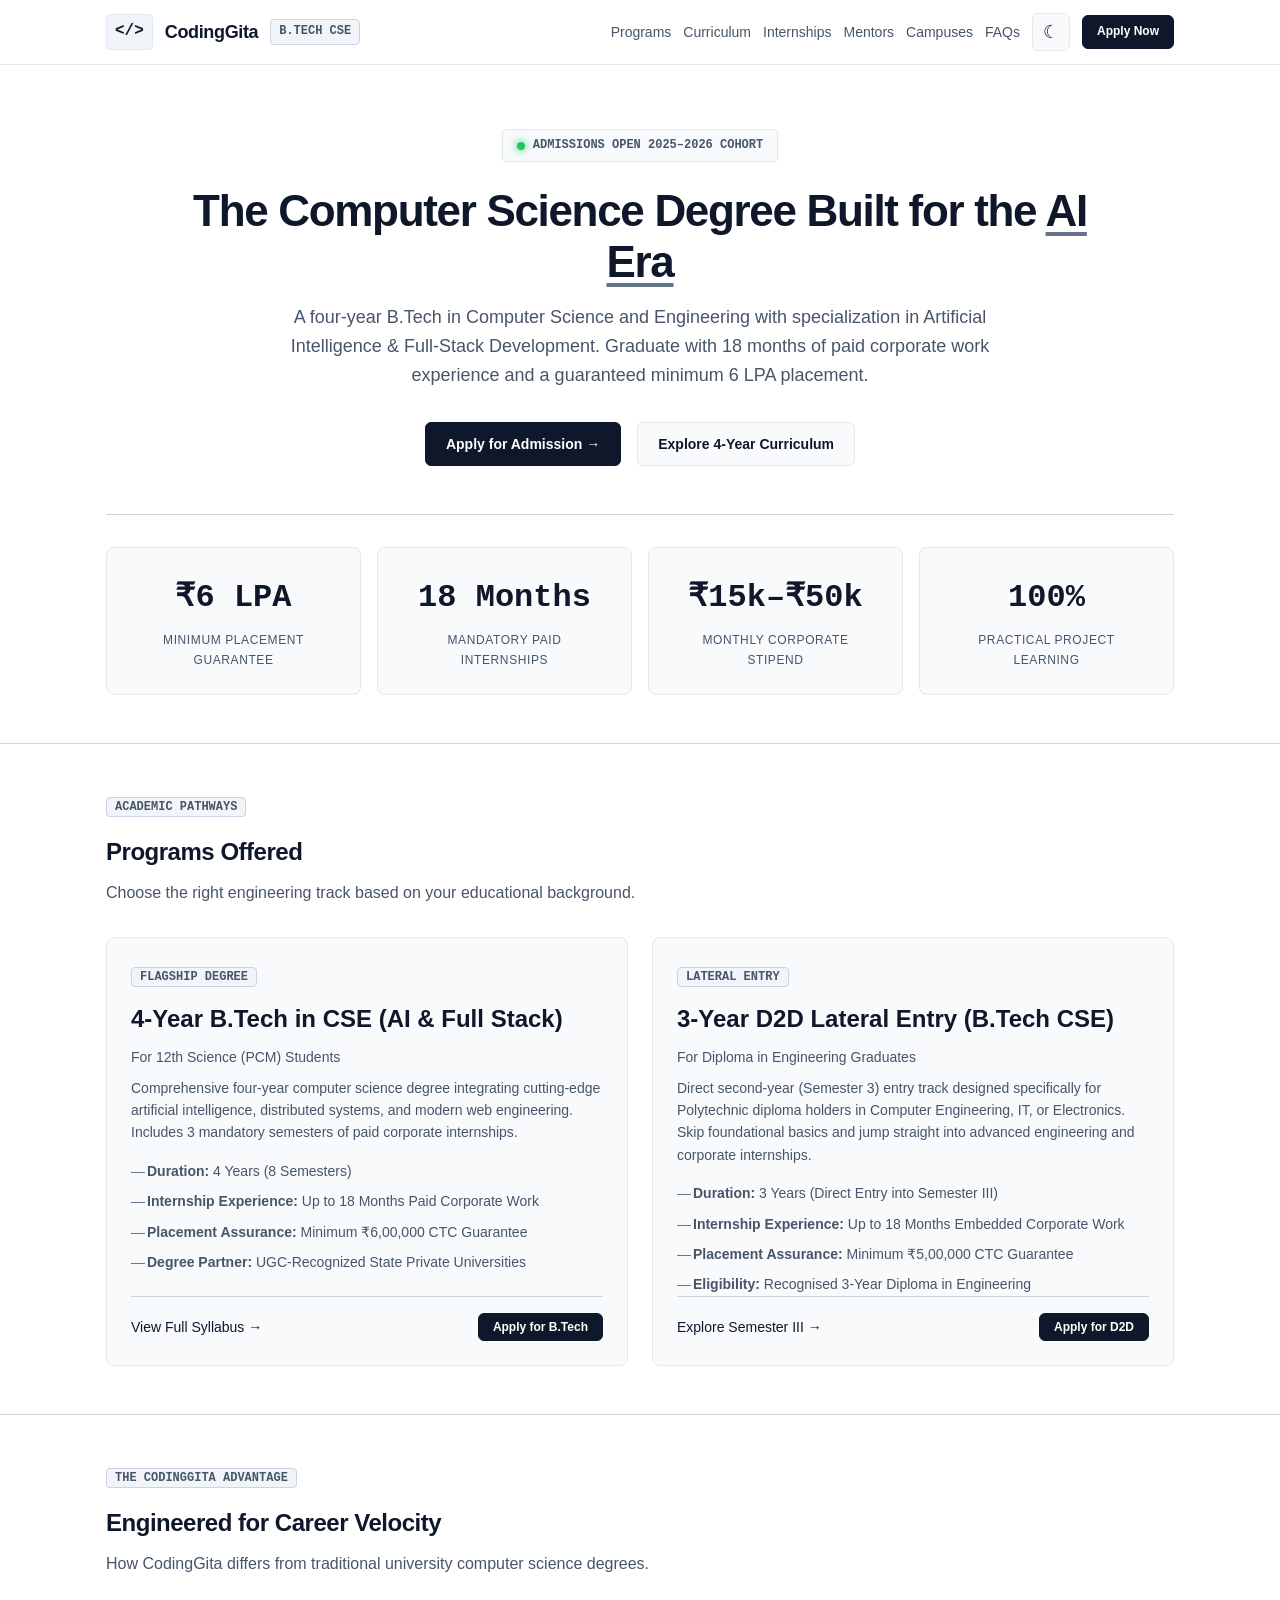
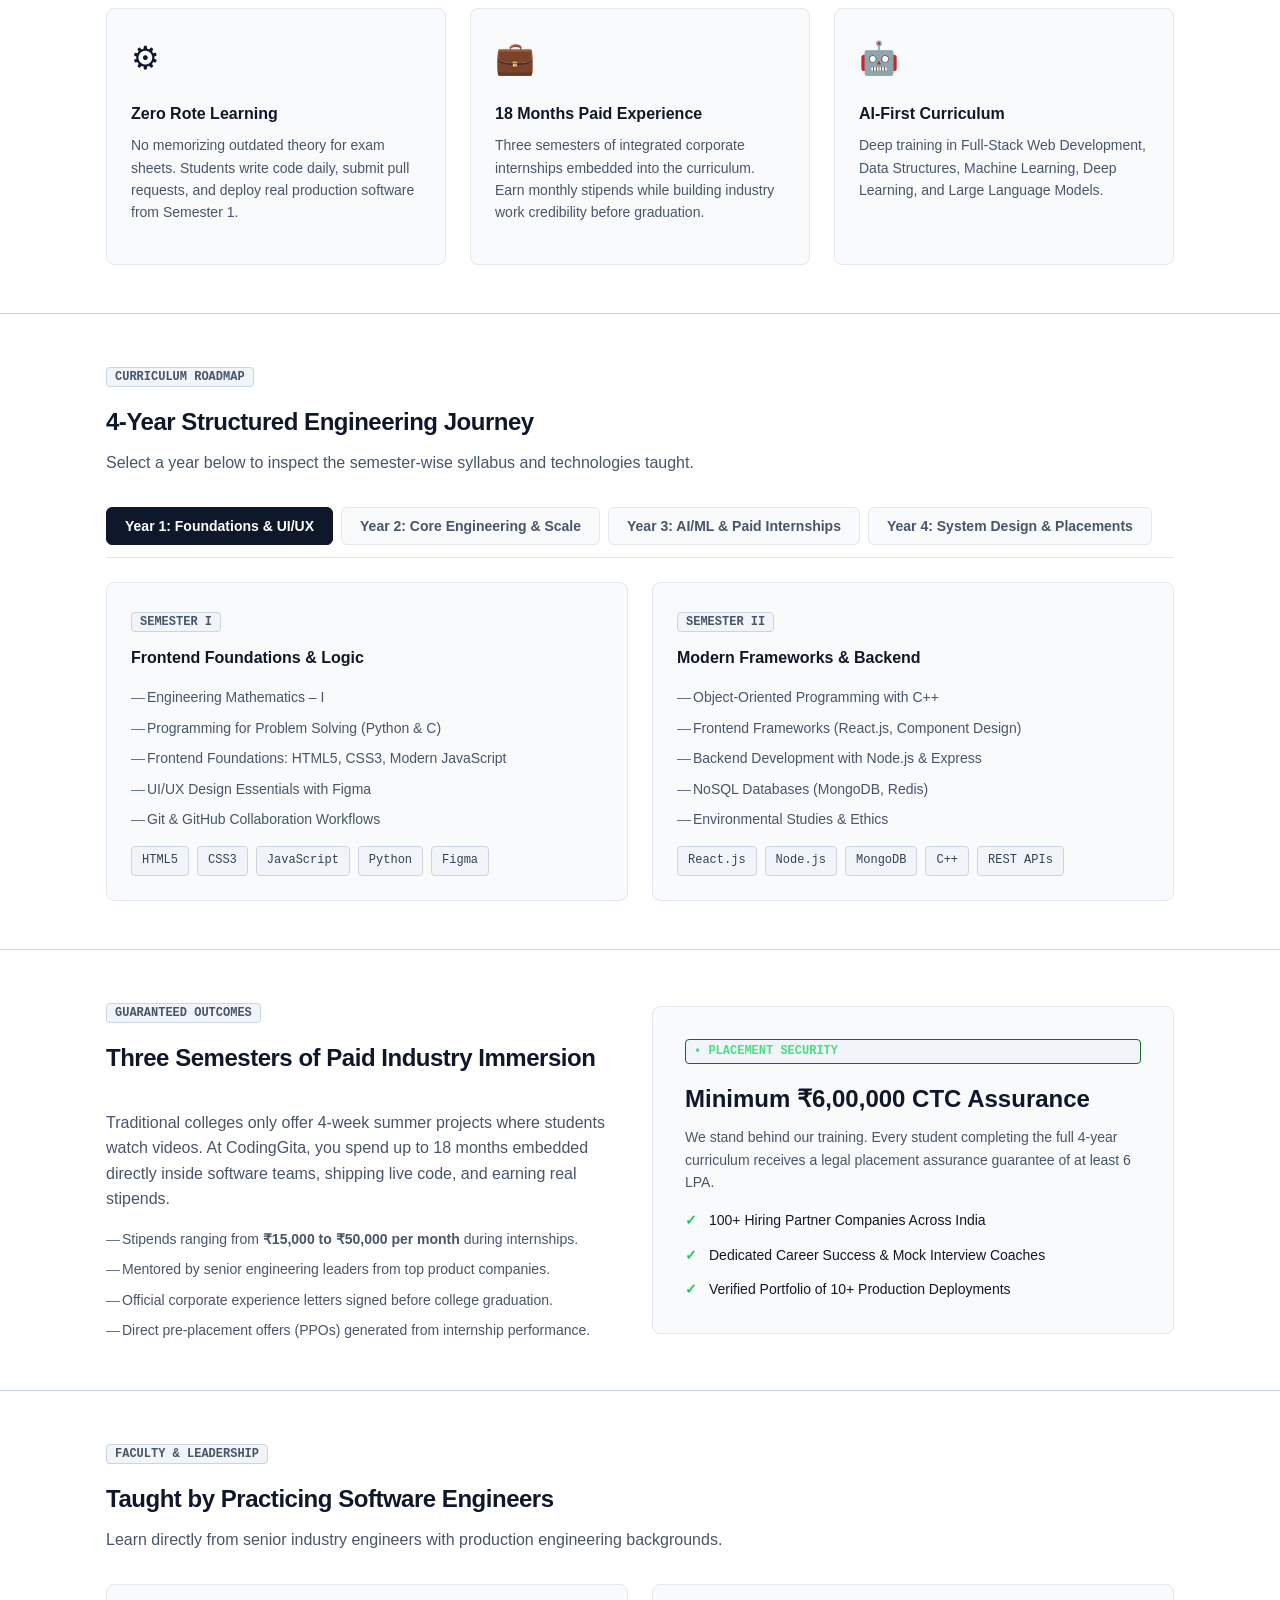
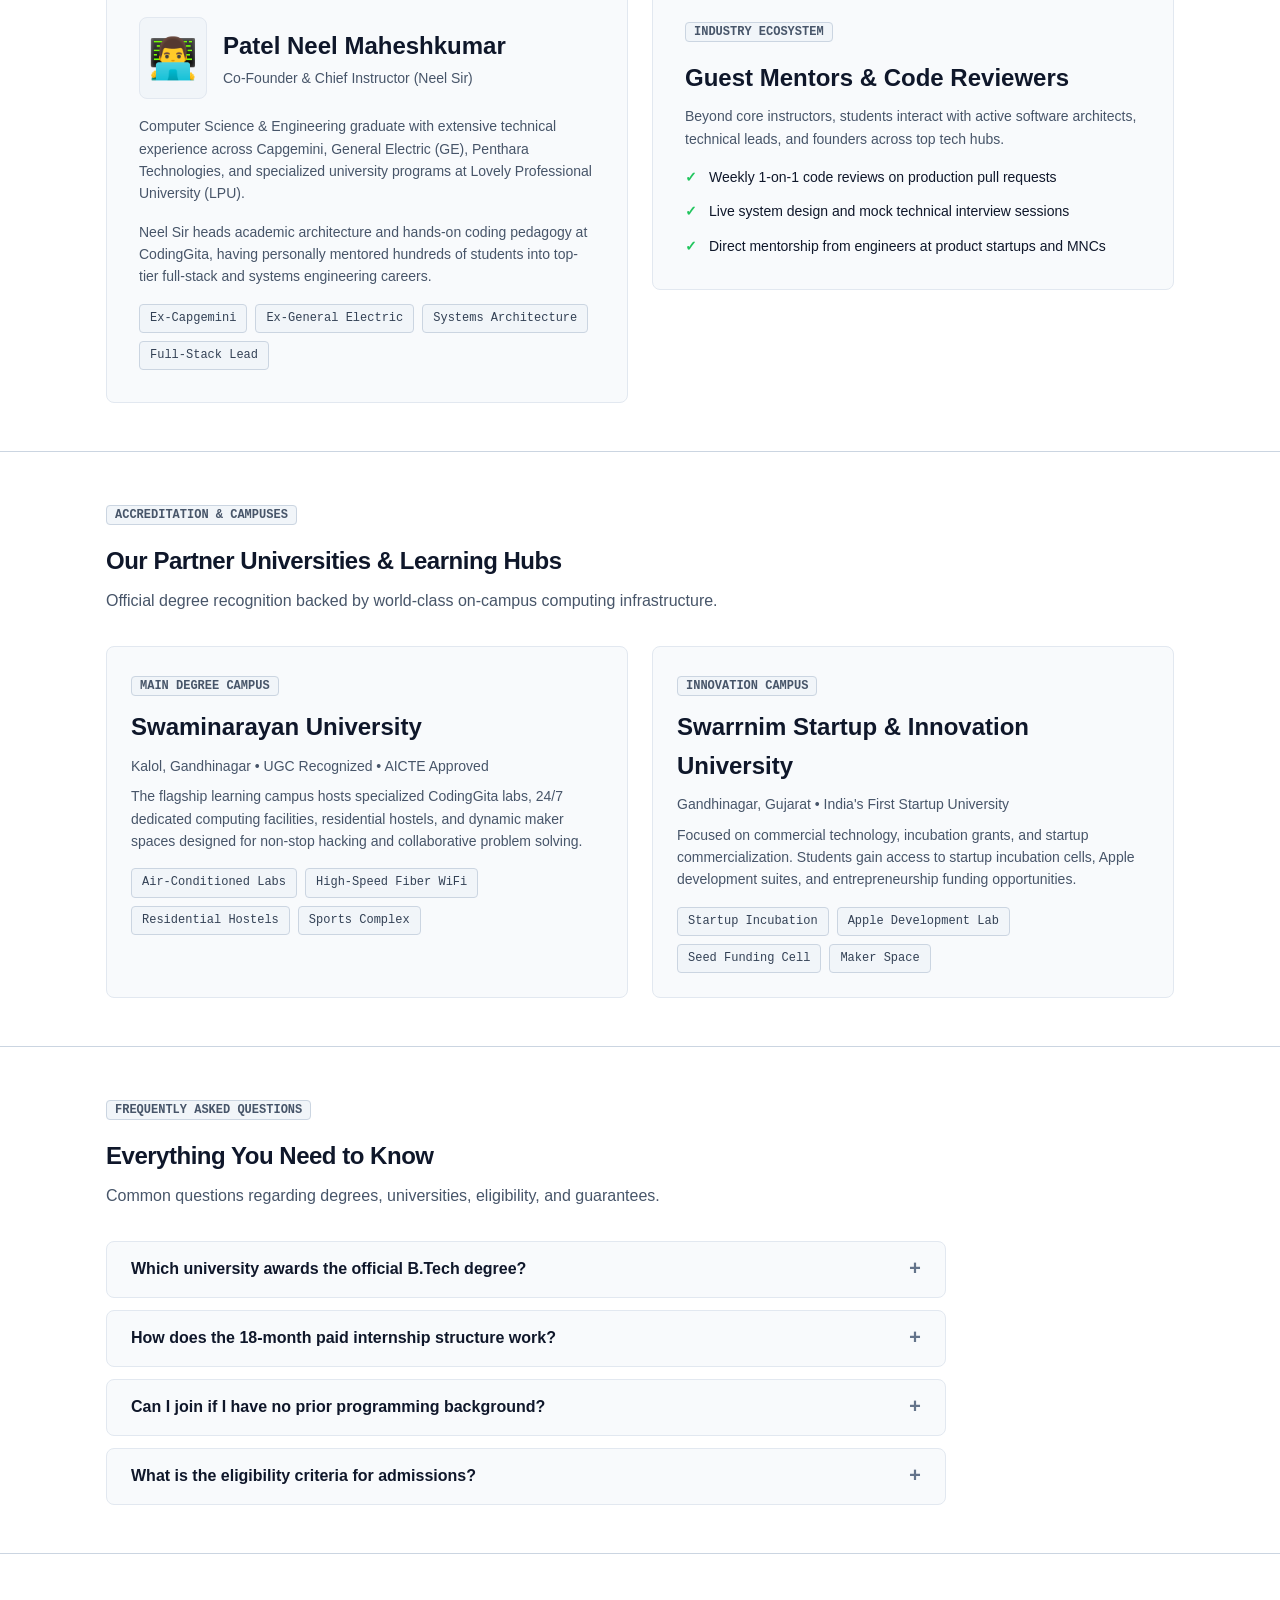
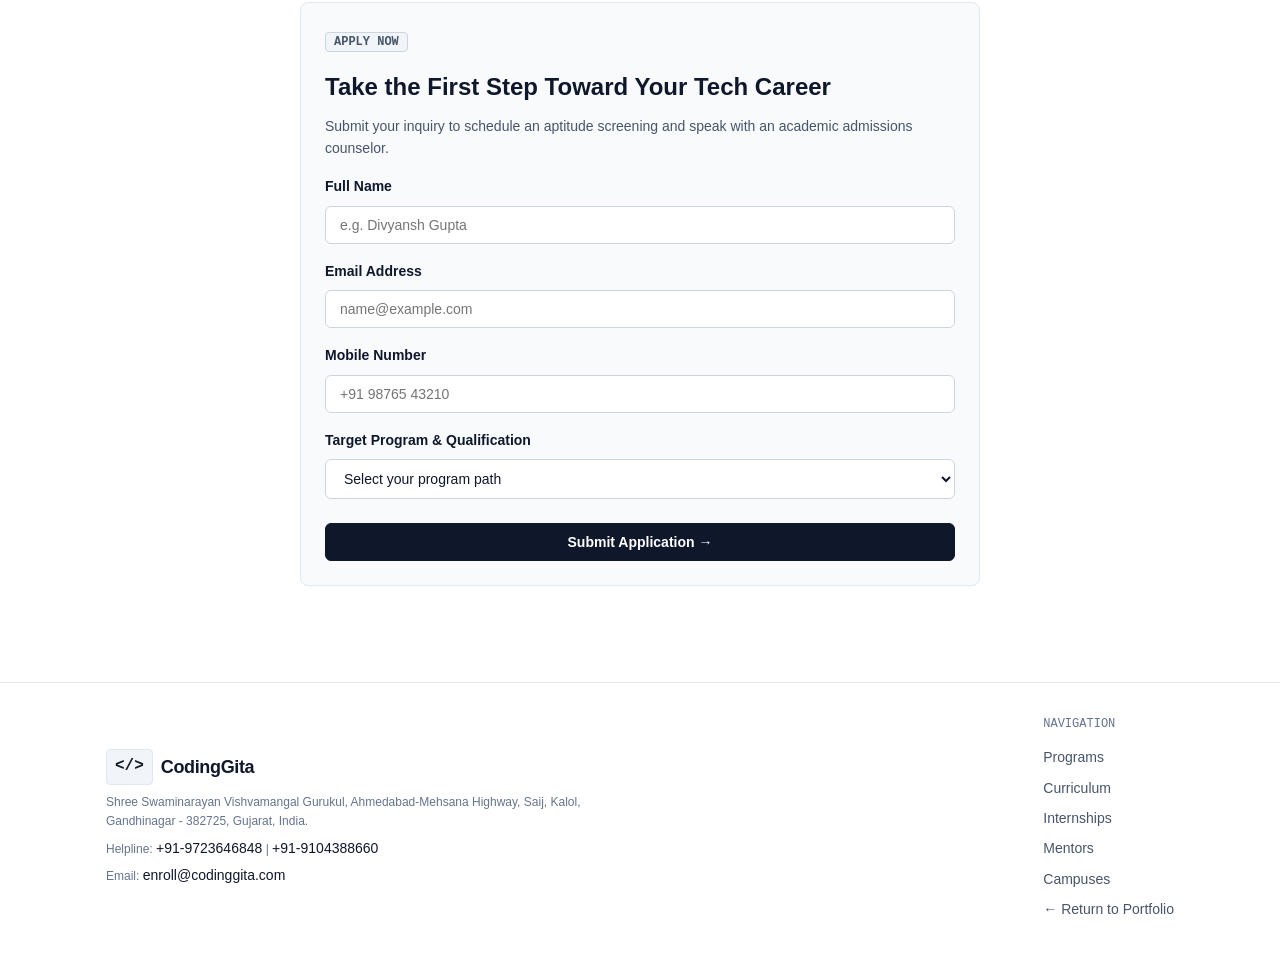
==== commit bef6f85e: "feat(codinggita): add mentors, programs, and campus sections (#9)" ====
--- a/CodingGitaWebsite/index.html
+++ b/CodingGitaWebsite/index.html
@@ -19,9 +19,11 @@
         <span class="brand-badge">B.TECH CSE</span>
       </a>
       <nav class="nav cg-nav" aria-label="Main Navigation">
+        <a href="#programs" class="nav-link">Programs</a>
         <a href="#curriculum" class="nav-link">Curriculum</a>
         <a href="#internships" class="nav-link">Internships</a>
-        <a href="#outcomes" class="nav-link">Placement</a>
+        <a href="#mentors" class="nav-link">Mentors</a>
+        <a href="#campus" class="nav-link">Campuses</a>
         <a href="#faqs" class="nav-link">FAQs</a>
         <button id="theme-toggle" class="cg-theme-btn" aria-label="Toggle between dark and light mode" title="Switch Theme">
           <span id="theme-icon" aria-hidden="true">&#9728;</span>
@@ -73,6 +75,65 @@
       </div>
     </section>
 
+    <!-- Programs Section -->
+    <section id="programs" class="section section-border">
+      <div class="container">
+        <span class="brand-badge">ACADEMIC PATHWAYS</span>
+        <h2 class="section-title" style="margin-top: var(--space-4);">Programs Offered</h2>
+        <p class="section-subtitle">Choose the right engineering track based on your educational background.</p>
+
+        <div class="grid grid-2">
+          <!-- Program 1: 4-Year B.Tech -->
+          <div class="card card--interactive">
+            <div>
+              <span class="brand-badge">FLAGSHIP DEGREE</span>
+              <h3 class="card-title" style="font-size: var(--font-size-xl); margin-top: var(--space-3);">
+                4-Year B.Tech in CSE (AI & Full Stack)
+              </h3>
+              <p class="timeline-subtitle">For 12th Science (PCM) Students</p>
+              <p class="card-text">
+                Comprehensive four-year computer science degree integrating cutting-edge artificial intelligence, distributed systems, and modern web engineering. Includes 3 mandatory semesters of paid corporate internships.
+              </p>
+              <ul class="cg-course-list">
+                <li><strong>Duration:</strong> 4 Years (8 Semesters)</li>
+                <li><strong>Internship Experience:</strong> Up to 18 Months Paid Corporate Work</li>
+                <li><strong>Placement Assurance:</strong> Minimum &#8377;6,00,000 CTC Guarantee</li>
+                <li><strong>Degree Partner:</strong> UGC-Recognized State Private Universities</li>
+              </ul>
+            </div>
+            <div class="card-footer">
+              <a href="#curriculum" class="card-link">View Full Syllabus &rarr;</a>
+              <button class="btn btn-primary btn-sm open-modal-btn">Apply for B.Tech</button>
+            </div>
+          </div>
+
+          <!-- Program 2: 3-Year D2D Lateral Entry -->
+          <div class="card card--interactive">
+            <div>
+              <span class="brand-badge">LATERAL ENTRY</span>
+              <h3 class="card-title" style="font-size: var(--font-size-xl); margin-top: var(--space-3);">
+                3-Year D2D Lateral Entry (B.Tech CSE)
+              </h3>
+              <p class="timeline-subtitle">For Diploma in Engineering Graduates</p>
+              <p class="card-text">
+                Direct second-year (Semester 3) entry track designed specifically for Polytechnic diploma holders in Computer Engineering, IT, or Electronics. Skip foundational basics and jump straight into advanced engineering and corporate internships.
+              </p>
+              <ul class="cg-course-list">
+                <li><strong>Duration:</strong> 3 Years (Direct Entry into Semester III)</li>
+                <li><strong>Internship Experience:</strong> Up to 18 Months Embedded Corporate Work</li>
+                <li><strong>Placement Assurance:</strong> Minimum &#8377;5,00,000 CTC Guarantee</li>
+                <li><strong>Eligibility:</strong> Recognised 3-Year Diploma in Engineering</li>
+              </ul>
+            </div>
+            <div class="card-footer">
+              <a href="#curriculum" class="card-link">Explore Semester III &rarr;</a>
+              <button class="btn btn-primary btn-sm open-modal-btn">Apply for D2D</button>
+            </div>
+          </div>
+        </div>
+      </div>
+    </section>
+
     <!-- Why CodingGita Section -->
     <section id="why" class="section section-border">
       <div class="container">
@@ -328,6 +389,101 @@
             </div>
             <div class="cg-guarantee-box">
               <span class="cg-check-icon">&check;</span> Verified Portfolio of 10+ Production Deployments
+            </div>
+          </div>
+        </div>
+      </div>
+    </section>
+
+    <!-- Mentors & Faculty Section -->
+    <section id="mentors" class="section section-border">
+      <div class="container">
+        <span class="brand-badge">FACULTY & LEADERSHIP</span>
+        <h2 class="section-title" style="margin-top: var(--space-4);">Taught by Practicing Software Engineers</h2>
+        <p class="section-subtitle">Learn directly from senior industry engineers with production engineering backgrounds.</p>
+
+        <div class="grid grid-2" style="align-items: start;">
+          <!-- Lead Instructor Card -->
+          <div class="card" style="padding: var(--space-8);">
+            <div class="cg-mentor-badge">
+              <span class="cg-mentor-avatar">&#x1F468;&#x200D;&#x1F4BB;</span>
+              <div>
+                <h3 class="card-title" style="font-size: var(--font-size-xl); margin-bottom: 2px;">Patel Neel Maheshkumar</h3>
+                <p class="timeline-subtitle" style="margin-bottom: 0;">Co-Founder & Chief Instructor (Neel Sir)</p>
+              </div>
+            </div>
+            <p class="card-text" style="margin-top: var(--space-4);">
+              Computer Science & Engineering graduate with extensive technical experience across Capgemini, General Electric (GE), Penthara Technologies, and specialized university programs at Lovely Professional University (LPU).
+            </p>
+            <p class="card-text">
+              Neel Sir heads academic architecture and hands-on coding pedagogy at CodingGita, having personally mentored hundreds of students into top-tier full-stack and systems engineering careers.
+            </p>
+            <div class="tag-group" style="margin-top: var(--space-4);">
+              <span class="tag">Ex-Capgemini</span>
+              <span class="tag">Ex-General Electric</span>
+              <span class="tag">Systems Architecture</span>
+              <span class="tag">Full-Stack Lead</span>
+            </div>
+          </div>
+
+          <!-- Industry Network Card -->
+          <div class="card" style="padding: var(--space-8);">
+            <span class="brand-badge">INDUSTRY ECOSYSTEM</span>
+            <h3 class="card-title" style="font-size: var(--font-size-xl); margin-top: var(--space-4);">Guest Mentors & Code Reviewers</h3>
+            <p class="card-text">
+              Beyond core instructors, students interact with active software architects, technical leads, and founders across top tech hubs.
+            </p>
+            <div class="cg-guarantee-box">
+              <span class="cg-check-icon">&check;</span> Weekly 1-on-1 code reviews on production pull requests
+            </div>
+            <div class="cg-guarantee-box">
+              <span class="cg-check-icon">&check;</span> Live system design and mock technical interview sessions
+            </div>
+            <div class="cg-guarantee-box">
+              <span class="cg-check-icon">&check;</span> Direct mentorship from engineers at product startups and MNCs
+            </div>
+          </div>
+        </div>
+      </div>
+    </section>
+
+    <!-- Campus & University Partners Section -->
+    <section id="campus" class="section section-border">
+      <div class="container">
+        <span class="brand-badge">ACCREDITATION & CAMPUSES</span>
+        <h2 class="section-title" style="margin-top: var(--space-4);">Our Partner Universities & Learning Hubs</h2>
+        <p class="section-subtitle">Official degree recognition backed by world-class on-campus computing infrastructure.</p>
+
+        <div class="grid grid-2">
+          <!-- Campus 1: Swaminarayan University -->
+          <div class="card">
+            <span class="brand-badge">MAIN DEGREE CAMPUS</span>
+            <h3 class="card-title" style="font-size: var(--font-size-xl); margin-top: var(--space-3);">Swaminarayan University</h3>
+            <p class="timeline-subtitle">Kalol, Gandhinagar &bull; UGC Recognized &bull; AICTE Approved</p>
+            <p class="card-text">
+              The flagship learning campus hosts specialized CodingGita labs, 24/7 dedicated computing facilities, residential hostels, and dynamic maker spaces designed for non-stop hacking and collaborative problem solving.
+            </p>
+            <div class="tag-group">
+              <span class="tag">Air-Conditioned Labs</span>
+              <span class="tag">High-Speed Fiber WiFi</span>
+              <span class="tag">Residential Hostels</span>
+              <span class="tag">Sports Complex</span>
+            </div>
+          </div>
+
+          <!-- Campus 2: Swarrnim University -->
+          <div class="card">
+            <span class="brand-badge">INNOVATION CAMPUS</span>
+            <h3 class="card-title" style="font-size: var(--font-size-xl); margin-top: var(--space-3);">Swarrnim Startup & Innovation University</h3>
+            <p class="timeline-subtitle">Gandhinagar, Gujarat &bull; India's First Startup University</p>
+            <p class="card-text">
+              Focused on commercial technology, incubation grants, and startup commercialization. Students gain access to startup incubation cells, Apple development suites, and entrepreneurship funding opportunities.
+            </p>
+            <div class="tag-group">
+              <span class="tag">Startup Incubation</span>
+              <span class="tag">Apple Development Lab</span>
+              <span class="tag">Seed Funding Cell</span>
+              <span class="tag">Maker Space</span>
             </div>
           </div>
         </div>
@@ -426,13 +582,12 @@
             </div>
 
             <div class="form-group">
-              <label for="student-status" class="form-label">Current Academic Status</label>
+              <label for="student-status" class="form-label">Target Program & Qualification</label>
               <select id="student-status" name="status" class="form-input" required>
-                <option value="">Select your qualification</option>
-                <option value="12th-appearing">12th Standard (Appearing)</option>
-                <option value="12th-passed">12th Standard (Passed)</option>
-                <option value="diploma">Diploma in Engineering</option>
-                <option value="other">Other</option>
+                <option value="">Select your program path</option>
+                <option value="btech-12th">4-Year B.Tech CSE (12th Science PCM)</option>
+                <option value="d2d-diploma">3-Year D2D Lateral Entry (Diploma in Engg)</option>
+                <option value="other">Other Inquiry</option>
               </select>
             </div>
 
@@ -451,15 +606,29 @@
 
   <!-- Footer -->
   <footer class="site-footer">
-    <div class="container footer-container" style="flex-wrap: wrap; gap: var(--space-4);">
-      <div>
-        <p class="footer-text">&copy; 2026 CodingGita. Built with passion for software engineering excellence.</p>
-        <p class="footer-text" style="margin-top: 4px;">In partnership with recognized state private universities (Swaminarayan & Swarrnim).</p>
-      </div>
-      <nav class="nav" aria-label="Footer Links">
+    <div class="container footer-container" style="flex-wrap: wrap; gap: var(--space-6);">
+      <div style="max-width: 480px;">
+        <div style="display: flex; align-items: center; gap: var(--space-2); margin-bottom: var(--space-2);">
+          <span class="cg-logo-icon">&lt;/&gt;</span>
+          <span class="brand-title">CodingGita</span>
+        </div>
+        <p class="footer-text">
+          Shree Swaminarayan Vishvamangal Gurukul, Ahmedabad-Mehsana Highway, Saij, Kalol, Gandhinagar - 382725, Gujarat, India.
+        </p>
+        <p class="footer-text" style="margin-top: 6px;">
+          Helpline: <a href="tel:+919723646848" class="card-link">+91-9723646848</a> | <a href="tel:+919104388660" class="card-link">+91-9104388660</a>
+        </p>
+        <p class="footer-text" style="margin-top: 4px;">
+          Email: <a href="mailto:enroll@codinggita.com" class="card-link">enroll@codinggita.com</a>
+        </p>
+      </div>
+      <nav class="nav" aria-label="Footer Links" style="flex-direction: column; gap: var(--space-2);">
+        <span class="timeline-date">NAVIGATION</span>
+        <a href="#programs" class="nav-link">Programs</a>
         <a href="#curriculum" class="nav-link">Curriculum</a>
         <a href="#internships" class="nav-link">Internships</a>
-        <a href="#faqs" class="nav-link">FAQs</a>
+        <a href="#mentors" class="nav-link">Mentors</a>
+        <a href="#campus" class="nav-link">Campuses</a>
         <a href="../index.html" class="nav-link">&larr; Return to Portfolio</a>
       </nav>
     </div>
--- a/CodingGitaWebsite/styles.css
+++ b/CodingGitaWebsite/styles.css
@@ -345,6 +345,24 @@
   line-height: 1.6;
 }
 
+/* Mentor & Profile Styling */
+.cg-mentor-badge {
+  display: flex;
+  align-items: center;
+  gap: var(--space-4);
+}
+
+.cg-mentor-avatar {
+  font-size: 2.5rem;
+  background-color: var(--color-surface-hover);
+  border: 1px solid var(--color-border);
+  padding: var(--space-2);
+  border-radius: var(--radius-lg);
+  display: inline-flex;
+  align-items: center;
+  justify-content: center;
+}
+
 /* Application Form */
 .cg-apply-card {
   max-width: 680px;
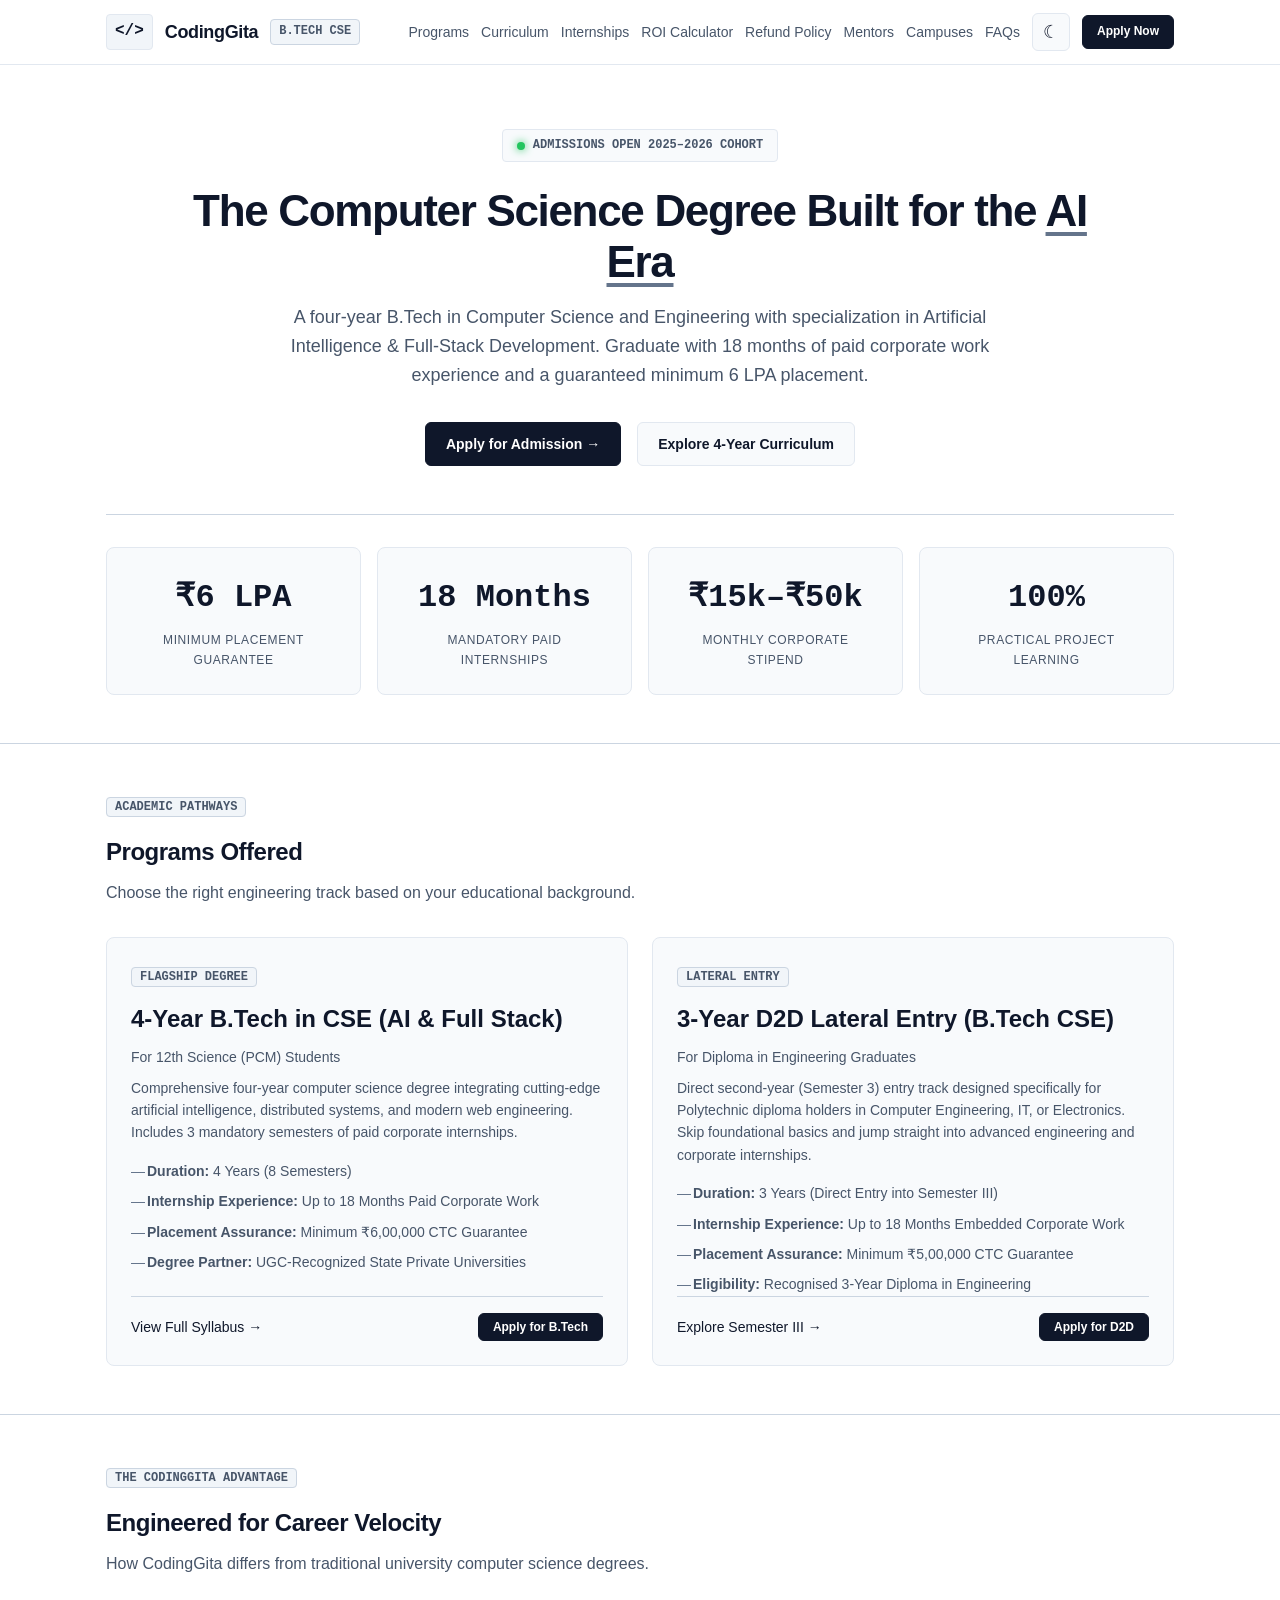
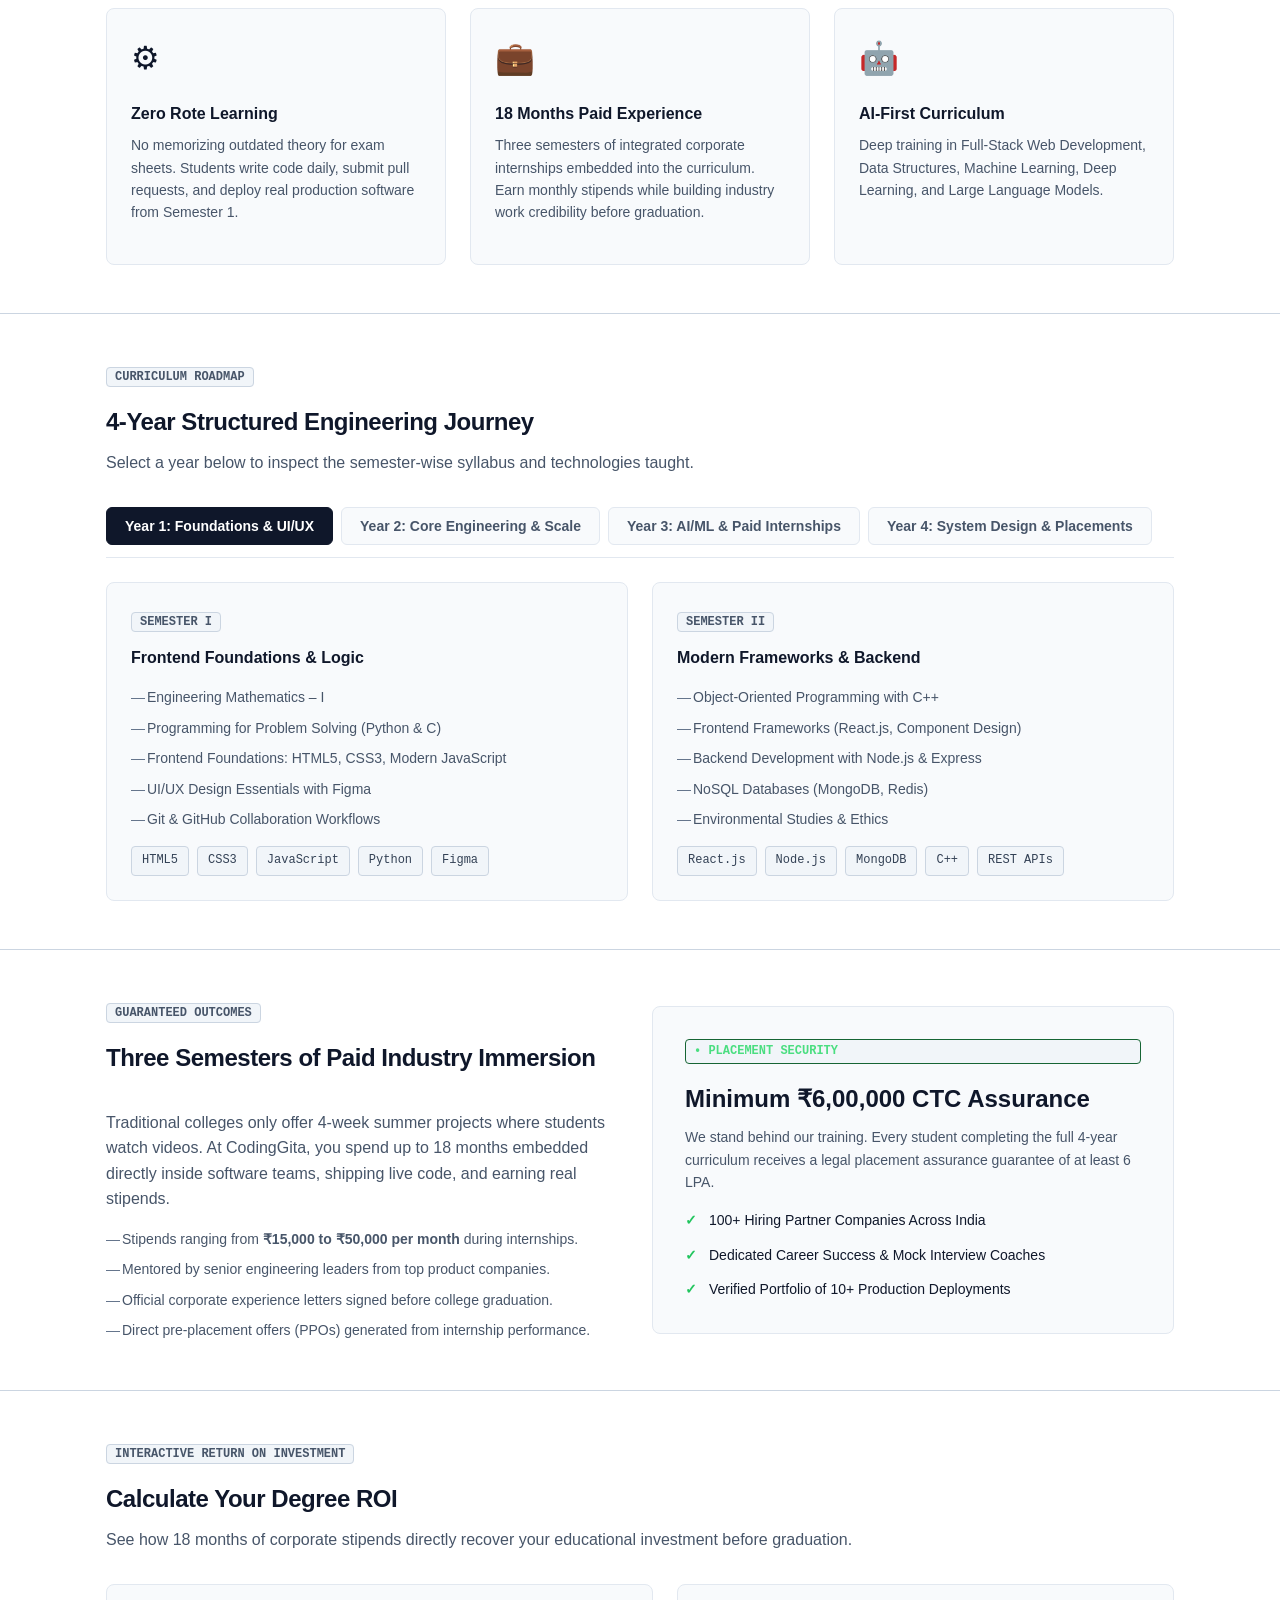
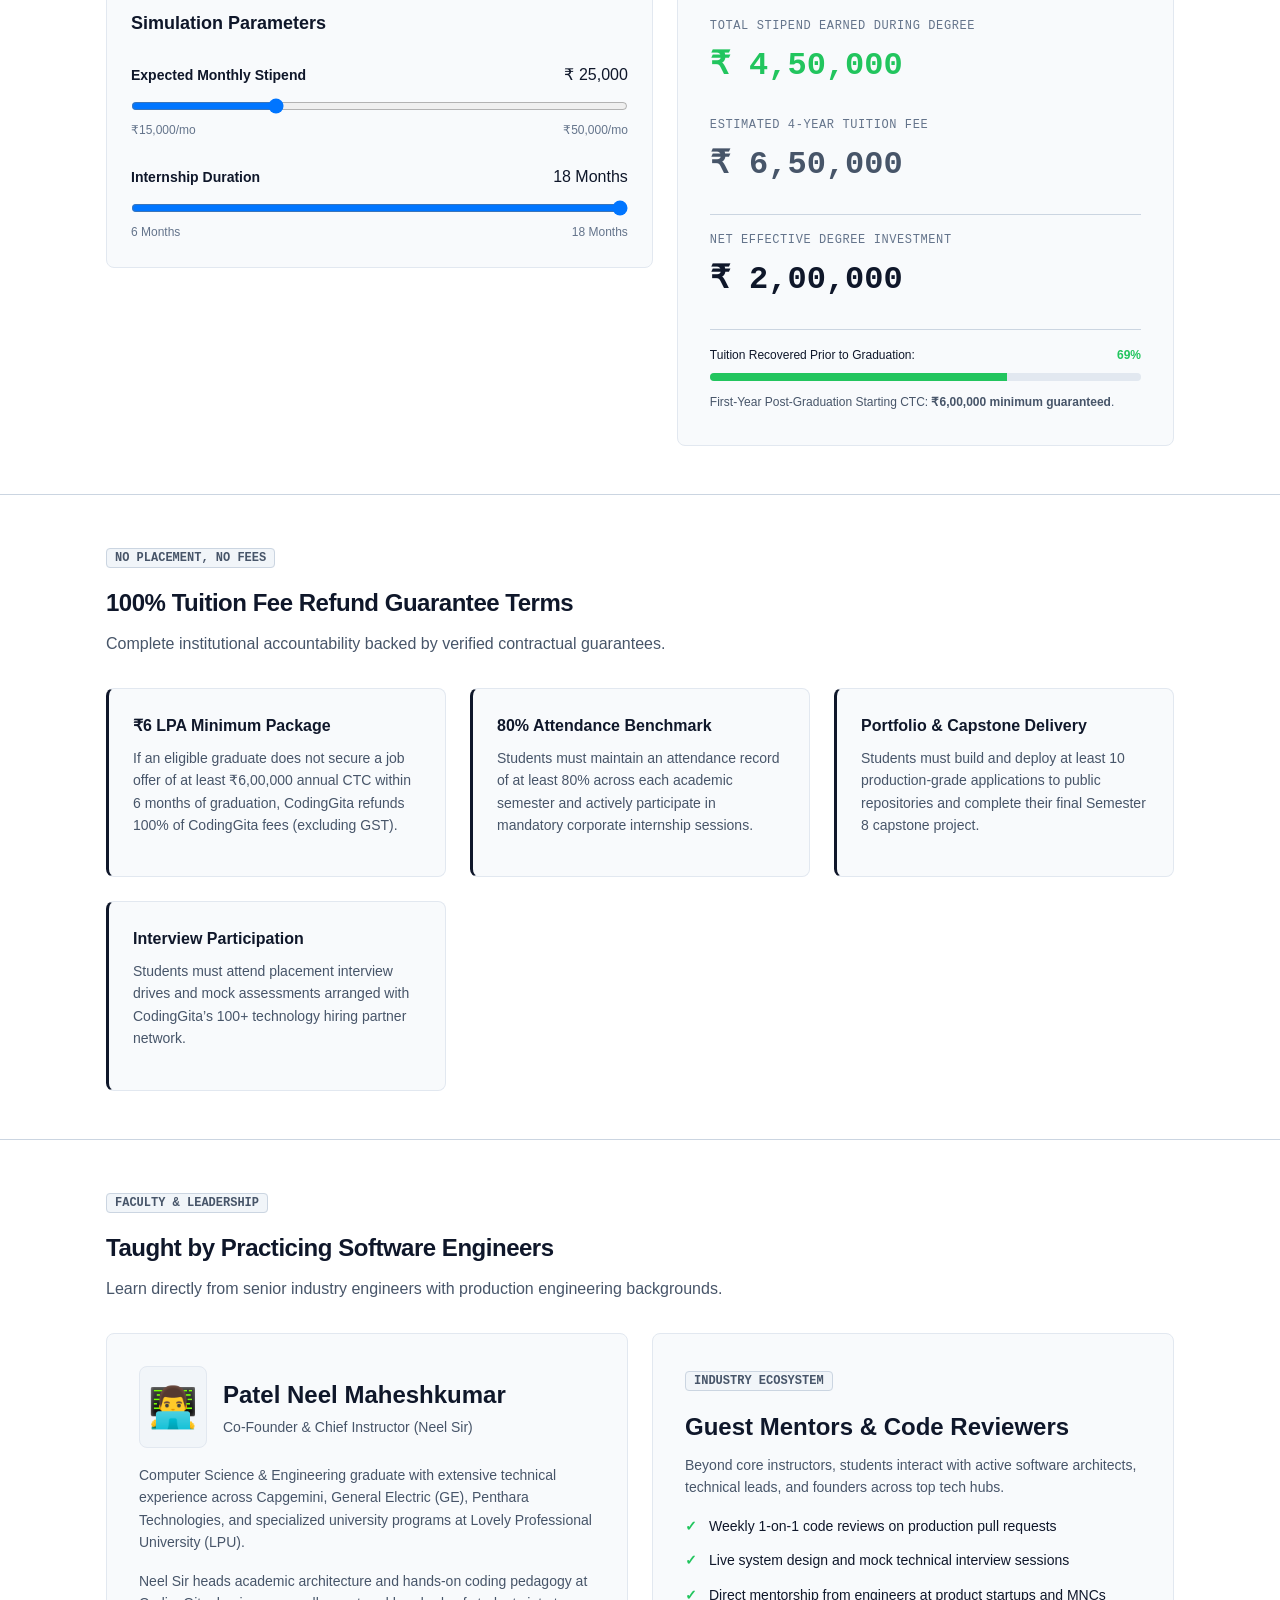
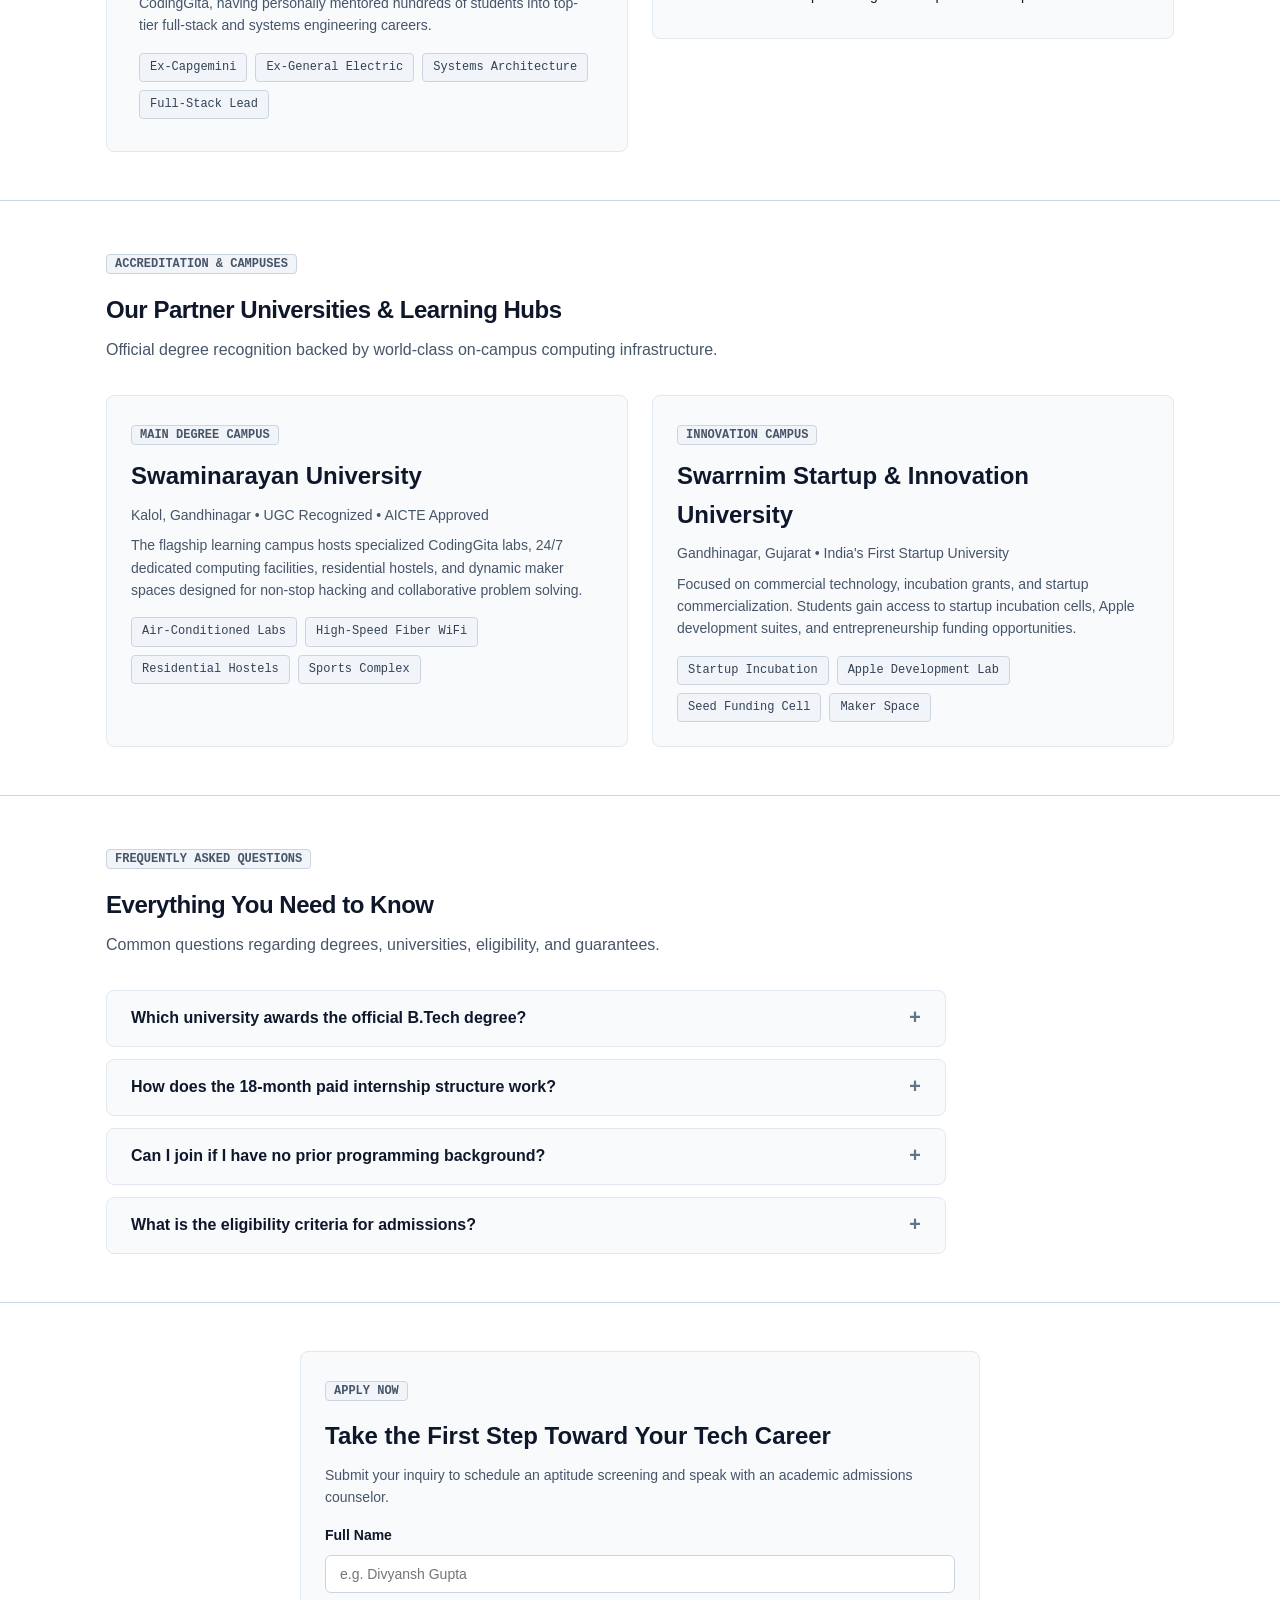
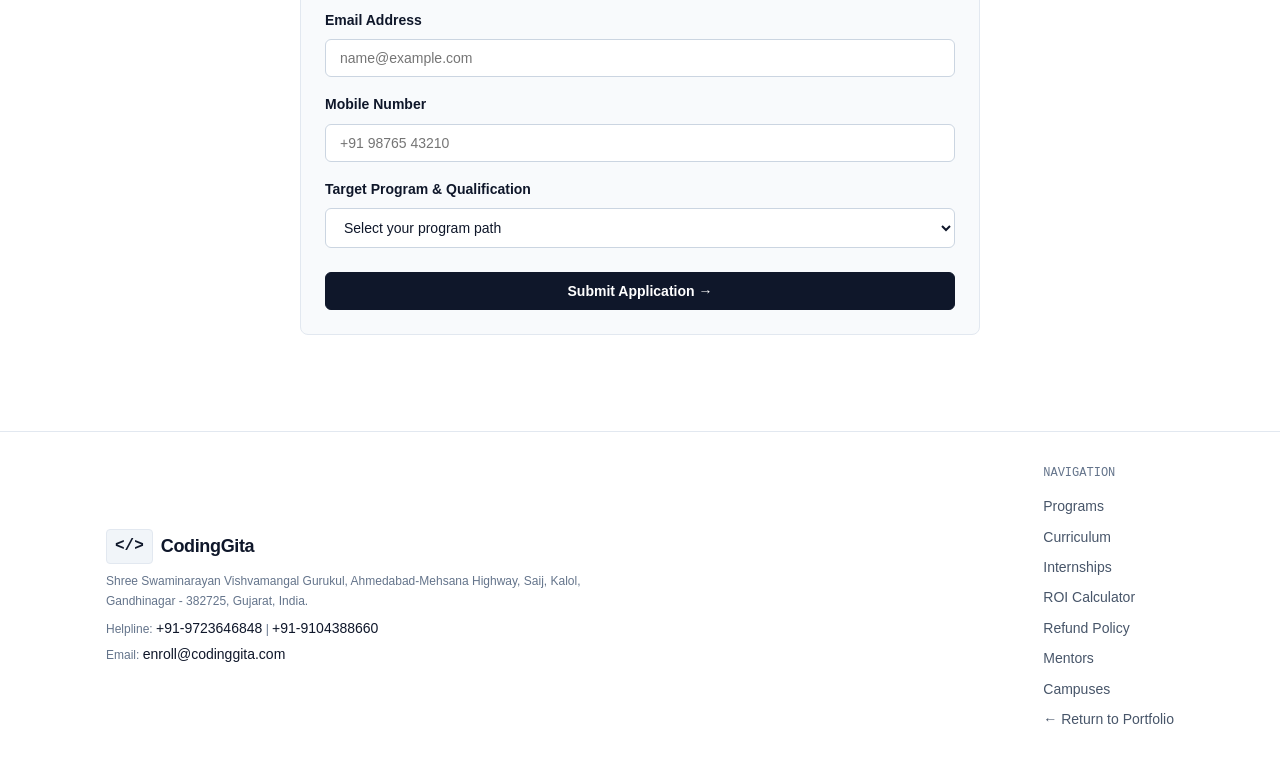
==== commit 4a87c81b: "feat(codinggita): add 100% refund policy terms and ROI stipend calculator (#10)" ====
--- a/CodingGitaWebsite/index.html
+++ b/CodingGitaWebsite/index.html
@@ -22,6 +22,8 @@
         <a href="#programs" class="nav-link">Programs</a>
         <a href="#curriculum" class="nav-link">Curriculum</a>
         <a href="#internships" class="nav-link">Internships</a>
+        <a href="#calculator" class="nav-link">ROI Calculator</a>
+        <a href="#refund" class="nav-link">Refund Policy</a>
         <a href="#mentors" class="nav-link">Mentors</a>
         <a href="#campus" class="nav-link">Campuses</a>
         <a href="#faqs" class="nav-link">FAQs</a>
@@ -395,6 +397,118 @@
       </div>
     </section>
 
+    <!-- Interactive ROI & Stipend Offset Calculator -->
+    <section id="calculator" class="section section-border">
+      <div class="container">
+        <span class="brand-badge">INTERACTIVE RETURN ON INVESTMENT</span>
+        <h2 class="section-title" style="margin-top: var(--space-4);">Calculate Your Degree ROI</h2>
+        <p class="section-subtitle">See how 18 months of corporate stipends directly recover your educational investment before graduation.</p>
+
+        <div class="cg-calc-grid">
+          <!-- Controls Column -->
+          <div class="card cg-calc-controls">
+            <h3 class="card-title" style="font-size: var(--font-size-lg); margin-bottom: var(--space-6);">Simulation Parameters</h3>
+            
+            <!-- Monthly Stipend Slider -->
+            <div class="slider-group" style="margin-bottom: var(--space-6);">
+              <div class="slider-header" style="display: flex; justify-content: space-between; align-items: center; margin-bottom: var(--space-2);">
+                <label for="roi-stipend-slider" class="form-label" style="margin-bottom: 0;">Expected Monthly Stipend</label>
+                <div class="value-display" id="roi-stipend-val">&#8377; 25,000</div>
+              </div>
+              <input type="range" id="roi-stipend-slider" min="15000" max="50000" step="2500" value="25000" class="range-slider" style="width: 100%;">
+              <div class="slider-limits" style="display: flex; justify-content: space-between; font-size: var(--font-size-xs); color: var(--color-text-muted);">
+                <span>&#8377;15,000/mo</span>
+                <span>&#8377;50,000/mo</span>
+              </div>
+            </div>
+
+            <!-- Internship Months Slider -->
+            <div class="slider-group">
+              <div class="slider-header" style="display: flex; justify-content: space-between; align-items: center; margin-bottom: var(--space-2);">
+                <label for="roi-months-slider" class="form-label" style="margin-bottom: 0;">Internship Duration</label>
+                <div class="value-display" id="roi-months-val">18 Months</div>
+              </div>
+              <input type="range" id="roi-months-slider" min="6" max="18" step="6" value="18" class="range-slider" style="width: 100%;">
+              <div class="slider-limits" style="display: flex; justify-content: space-between; font-size: var(--font-size-xs); color: var(--color-text-muted);">
+                <span>6 Months</span>
+                <span>18 Months</span>
+              </div>
+            </div>
+          </div>
+
+          <!-- Results Summary Column -->
+          <div class="cg-calc-results">
+            <div class="cg-roi-metric">
+              <div class="cg-roi-label">TOTAL STIPEND EARNED DURING DEGREE</div>
+              <div class="cg-roi-val cg-roi-highlight" id="roi-earned-val">&#8377; 4,50,000</div>
+            </div>
+
+            <div class="cg-roi-metric">
+              <div class="cg-roi-label">ESTIMATED 4-YEAR TUITION FEE</div>
+              <div class="cg-roi-val" style="color: var(--color-text-secondary);">&#8377; 6,50,000</div>
+            </div>
+
+            <div class="cg-roi-metric" style="border-top: 1px solid var(--color-border-subtle); padding-top: var(--space-4);">
+              <div class="cg-roi-label">NET EFFECTIVE DEGREE INVESTMENT</div>
+              <div class="cg-roi-val" id="roi-net-val">&#8377; 2,00,000</div>
+            </div>
+
+            <div class="cg-roi-bar-wrapper">
+              <div style="display: flex; justify-content: space-between; font-size: var(--font-size-xs); margin-bottom: var(--space-2);">
+                <span>Tuition Recovered Prior to Graduation:</span>
+                <strong id="roi-pct-val" style="color: #22c55e;">69%</strong>
+              </div>
+              <div class="ratio-bar-container" style="background-color: var(--color-border); height: 8px; border-radius: 4px; overflow: hidden;">
+                <div id="roi-bar" style="width: 69%; height: 100%; background-color: #22c55e; transition: width 0.3s ease;"></div>
+              </div>
+              <p class="card-text" style="font-size: var(--font-size-xs); margin-top: var(--space-3); margin-bottom: 0;">
+                First-Year Post-Graduation Starting CTC: <strong>&#8377;6,00,000 minimum guaranteed</strong>.
+              </p>
+            </div>
+          </div>
+        </div>
+      </div>
+    </section>
+
+    <!-- 100% Refund Policy Section -->
+    <section id="refund" class="section section-border">
+      <div class="container">
+        <span class="brand-badge">NO PLACEMENT, NO FEES</span>
+        <h2 class="section-title" style="margin-top: var(--space-4);">100% Tuition Fee Refund Guarantee Terms</h2>
+        <p class="section-subtitle">Complete institutional accountability backed by verified contractual guarantees.</p>
+
+        <div class="cg-refund-grid">
+          <div class="cg-refund-card">
+            <h3 class="card-title">&#8377;6 LPA Minimum Package</h3>
+            <p class="card-text">
+              If an eligible graduate does not secure a job offer of at least &#8377;6,00,000 annual CTC within 6 months of graduation, CodingGita refunds 100% of CodingGita fees (excluding GST).
+            </p>
+          </div>
+
+          <div class="cg-refund-card">
+            <h3 class="card-title">80% Attendance Benchmark</h3>
+            <p class="card-text">
+              Students must maintain an attendance record of at least 80% across each academic semester and actively participate in mandatory corporate internship sessions.
+            </p>
+          </div>
+
+          <div class="cg-refund-card">
+            <h3 class="card-title">Portfolio & Capstone Delivery</h3>
+            <p class="card-text">
+              Students must build and deploy at least 10 production-grade applications to public repositories and complete their final Semester 8 capstone project.
+            </p>
+          </div>
+
+          <div class="cg-refund-card">
+            <h3 class="card-title">Interview Participation</h3>
+            <p class="card-text">
+              Students must attend placement interview drives and mock assessments arranged with CodingGita’s 100+ technology hiring partner network.
+            </p>
+          </div>
+        </div>
+      </div>
+    </section>
+
     <!-- Mentors & Faculty Section -->
     <section id="mentors" class="section section-border">
       <div class="container">
@@ -627,6 +741,8 @@
         <a href="#programs" class="nav-link">Programs</a>
         <a href="#curriculum" class="nav-link">Curriculum</a>
         <a href="#internships" class="nav-link">Internships</a>
+        <a href="#calculator" class="nav-link">ROI Calculator</a>
+        <a href="#refund" class="nav-link">Refund Policy</a>
         <a href="#mentors" class="nav-link">Mentors</a>
         <a href="#campus" class="nav-link">Campuses</a>
         <a href="../index.html" class="nav-link">&larr; Return to Portfolio</a>
--- a/CodingGitaWebsite/styles.css
+++ b/CodingGitaWebsite/styles.css
@@ -20,6 +20,9 @@
   --color-tag-bg: #171717;
   --color-tag-border: #2e2e2e;
   --color-tag-text: #d4d4d4;
+  --color-success-bg: #064e3b;
+  --color-success-border: #059669;
+  --color-success-text: #ecfdf5;
 }
 
 [data-theme="light"] {
@@ -41,6 +44,9 @@
   --color-tag-bg: #f1f5f9;
   --color-tag-border: #cbd5e1;
   --color-tag-text: #334155;
+  --color-success-bg: #ecfdf5;
+  --color-success-border: #a7f3d0;
+  --color-success-text: #065f46;
 }
 
 body {
@@ -61,6 +67,7 @@
 .cg-nav {
   align-items: center;
   gap: var(--space-3);
+  flex-wrap: wrap;
 }
 
 .btn-sm {
@@ -284,6 +291,100 @@
 .cg-check-icon {
   color: #22c55e;
   font-weight: bold;
+}
+
+/* Mentor & Profile Styling */
+.cg-mentor-badge {
+  display: flex;
+  align-items: center;
+  gap: var(--space-4);
+}
+
+.cg-mentor-avatar {
+  font-size: 2.5rem;
+  background-color: var(--color-surface-hover);
+  border: 1px solid var(--color-border);
+  padding: var(--space-2);
+  border-radius: var(--radius-lg);
+  display: inline-flex;
+  align-items: center;
+  justify-content: center;
+}
+
+/* Interactive ROI Calculator */
+.cg-calc-grid {
+  display: grid;
+  grid-template-columns: 1fr;
+  gap: var(--space-6);
+  align-items: start;
+}
+
+@media (min-width: 992px) {
+  .cg-calc-grid {
+    grid-template-columns: 1.1fr 1fr;
+  }
+}
+
+.cg-calc-controls {
+  padding: var(--space-6);
+}
+
+.cg-calc-results {
+  background-color: var(--color-surface);
+  border: 1px solid var(--color-border);
+  border-radius: var(--radius-lg);
+  padding: var(--space-8);
+}
+
+.cg-roi-metric {
+  margin-bottom: var(--space-6);
+}
+
+.cg-roi-label {
+  font-size: var(--font-size-xs);
+  font-family: var(--font-family-mono);
+  color: var(--color-text-muted);
+  text-transform: uppercase;
+  letter-spacing: 0.05em;
+  margin-bottom: var(--space-1);
+}
+
+.cg-roi-val {
+  font-family: var(--font-family-mono);
+  font-size: var(--font-size-2xl);
+  font-weight: 800;
+  color: var(--color-accent);
+}
+
+.cg-roi-highlight {
+  color: #22c55e;
+}
+
+.cg-roi-bar-wrapper {
+  margin-top: var(--space-6);
+  padding-top: var(--space-4);
+  border-top: 1px solid var(--color-border-subtle);
+}
+
+/* Refund Policy Section */
+.cg-refund-grid {
+  display: grid;
+  grid-template-columns: repeat(auto-fit, minmax(260px, 1fr));
+  gap: var(--space-6);
+  margin-top: var(--space-6);
+}
+
+.cg-refund-card {
+  background-color: var(--color-surface);
+  border: 1px solid var(--color-border);
+  border-radius: var(--radius-lg);
+  padding: var(--space-6);
+  border-left: 3px solid var(--color-accent);
+}
+
+.cg-refund-card h3 {
+  font-size: var(--font-size-base);
+  margin-bottom: var(--space-2);
 }
 
 /* FAQ Accordion */
@@ -345,24 +446,6 @@
   line-height: 1.6;
 }
 
-/* Mentor & Profile Styling */
-.cg-mentor-badge {
-  display: flex;
-  align-items: center;
-  gap: var(--space-4);
-}
-
-.cg-mentor-avatar {
-  font-size: 2.5rem;
-  background-color: var(--color-surface-hover);
-  border: 1px solid var(--color-border);
-  padding: var(--space-2);
-  border-radius: var(--radius-lg);
-  display: inline-flex;
-  align-items: center;
-  justify-content: center;
-}
-
 /* Application Form */
 .cg-apply-card {
   max-width: 680px;
@@ -372,9 +455,9 @@
 
 .cg-form-feedback {
   margin-top: var(--space-4);
-  background-color: #064e3b;
-  border: 1px solid #059669;
-  color: #ecfdf5;
+  background-color: var(--color-success-bg);
+  border: 1px solid var(--color-success-border);
+  color: var(--color-success-text);
   padding: 12px 16px;
   border-radius: var(--radius-md);
   font-size: var(--font-size-sm);
